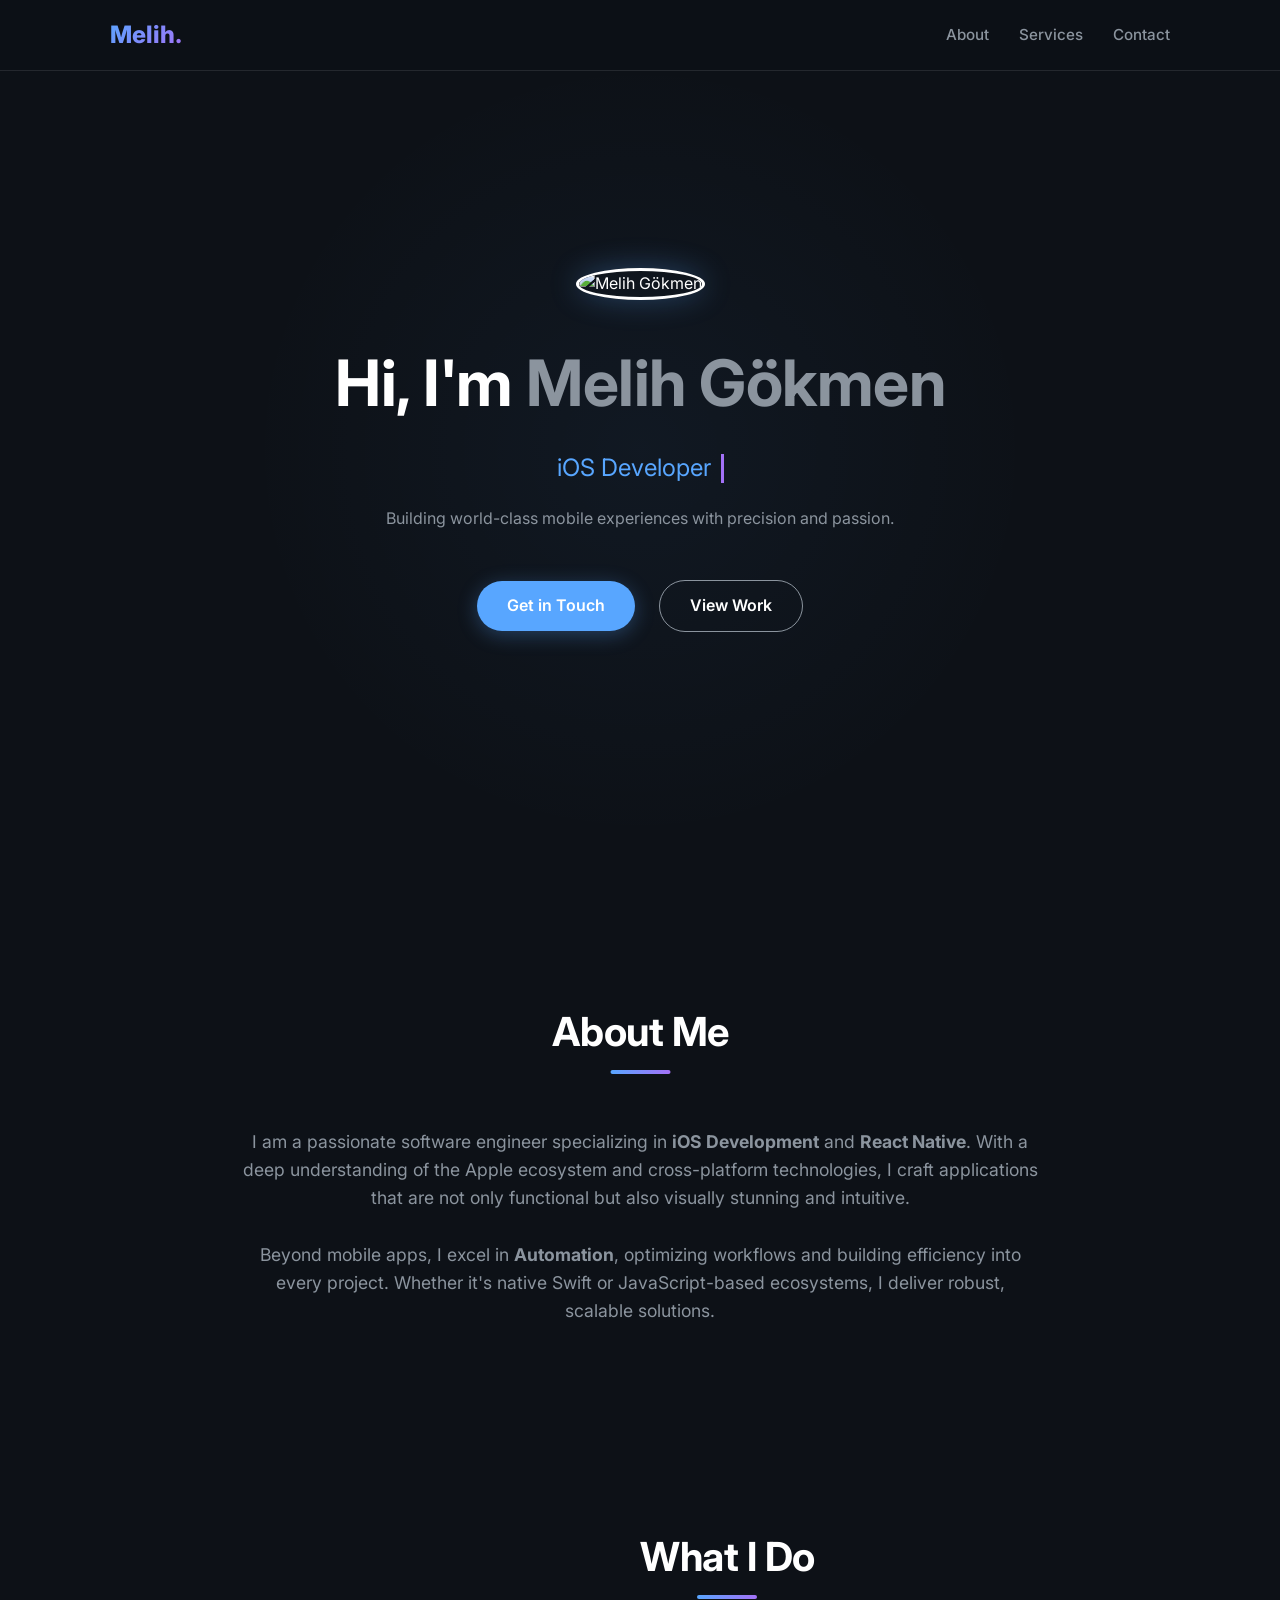
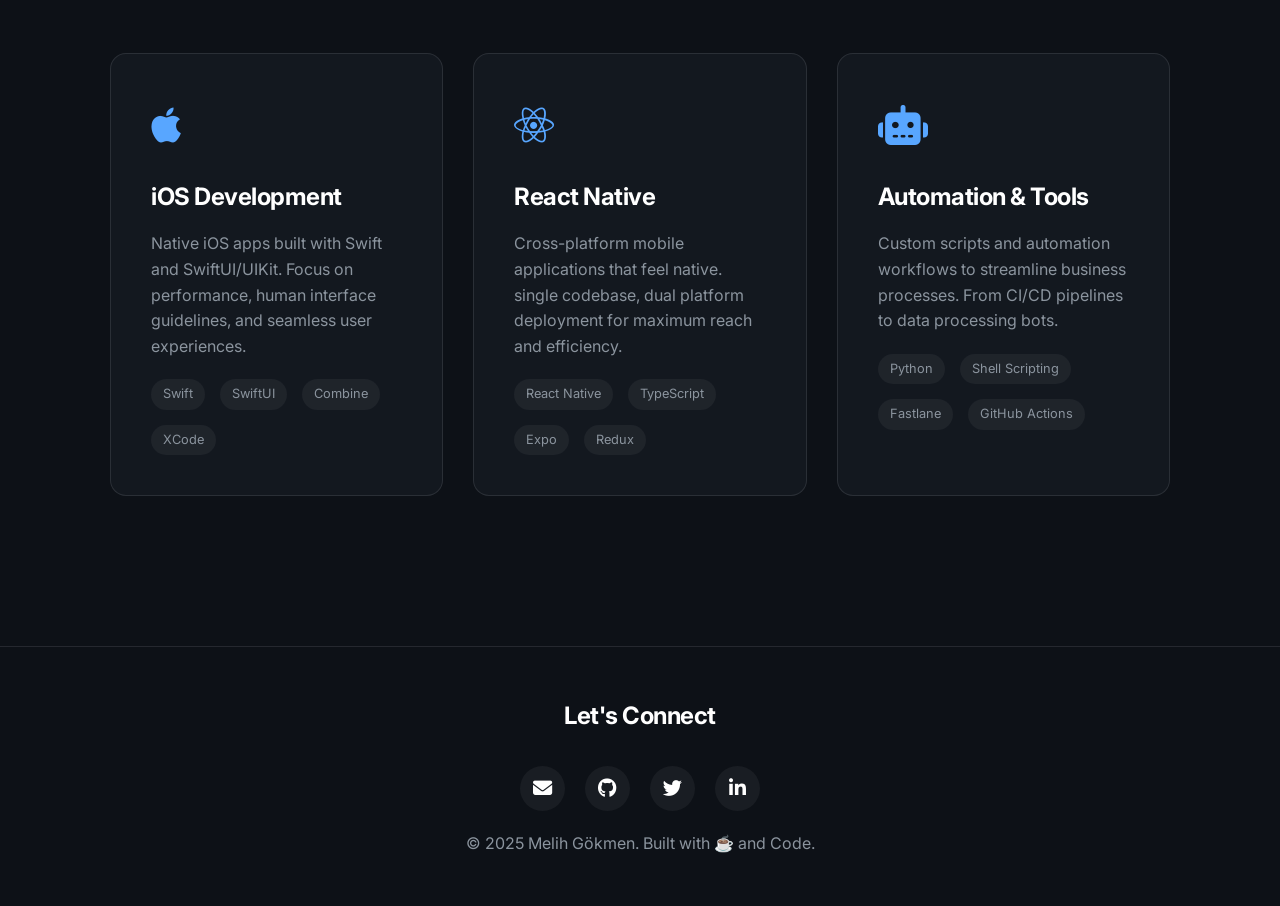
==== index.html @ 02ee7b0b "Redesign portfolio and add CNAME for melihgokmen.com" ====
<!DOCTYPE html>
<html lang="en">

<head>
  <meta charset="UTF-8" />
  <meta name="viewport" content="width=device-width, initial-scale=1.0" />
  <title>Melih Gökmen | iOS & Mobile Architect</title>
  <meta name="description"
    content="Portfolio of Melih Gökmen, an iOS Developer, React Native Expert, and Automation Specialist." />

  <!-- Fonts -->
  <link rel="preconnect" href="https://fonts.googleapis.com">
  <link rel="preconnect" href="https://fonts.gstatic.com" crossorigin>
  <link href="https://fonts.googleapis.com/css2?family=Inter:wght@400;500;700;800&display=swap" rel="stylesheet">

  <!-- Icons -->
  <link rel="stylesheet" href="https://cdnjs.cloudflare.com/ajax/libs/font-awesome/6.4.0/css/all.min.css">

  <!-- Custom CSS -->
  <link rel="stylesheet" href="style.css">
</head>

<body>

  <!-- Navigation -->
  <header>
    <div class="container">
      <nav>
        <a href="#" class="logo">Melih.</a>
        <div class="nav-links">
          <a href="#about">About</a>
          <a href="#services">Services</a>
          <a href="#contact">Contact</a>
        </div>
      </nav>
    </div>
  </header>

  <!-- Hero Section -->
  <section class="hero">
    <div class="container hero-content">
      <img src="https://github.com/melihgkmen.png" alt="Melih Gökmen" class="profile-pic">
      <h1>Hi, I'm <span>Melih Gökmen</span></h1>
      <div class="typewriter">
        <span id="typing-text"></span><span class="cursor"></span>
      </div>
      <p style="max-width: 600px; margin: 20px auto; color: var(--text-secondary);">
        Building world-class mobile experiences with precision and passion.
      </p>
      <div class="cta-buttons">
        <a href="#contact" class="btn btn-primary">Get in Touch</a>
        <a href="#services" class="btn btn-secondary">View Work</a>
      </div>
    </div>
  </section>

  <!-- About Section -->
  <section id="about" class="reveal">
    <div class="container">
      <h2 class="section-title">About Me</h2>
      <div
        style="text-align: center; max-width: 800px; margin: 0 auto; color: var(--text-secondary); font-size: 1.1rem;">
        <p>
          I am a passionate software engineer specializing in <strong>iOS Development</strong> and <strong>React
            Native</strong>.
          With a deep understanding of the Apple ecosystem and cross-platform technologies, I craft applications that
          are not
          only functional but also visually stunning and intuitive.
        </p>
        <br>
        <p>
          Beyond mobile apps, I excel in <strong>Automation</strong>, optimizing workflows and building efficiency into
          every project.
          Whether it's native Swift or JavaScript-based ecosystems, I deliver robust, scalable solutions.
        </p>
      </div>
    </div>
  </section>

  <!-- Services Section -->
  <section id="services">
    <div class="container">
      <h2 class="section-title reveal">What I Do</h2>

      <div class="services-grid">
        <!-- Service 1 -->
        <div class="card reveal">
          <div class="card-icon"><i class="fa-brands fa-apple"></i></div>
          <h3>iOS Development</h3>
          <p>Native iOS apps built with Swift and SwiftUI/UIKit. Focus on performance, human interface guidelines, and
            seamless user experiences.</p>
          <div class="tech-stack">
            <span class="tech-tag">Swift</span>
            <span class="tech-tag">SwiftUI</span>
            <span class="tech-tag">Combine</span>
            <span class="tech-tag">XCode</span>
          </div>
        </div>

        <!-- Service 2 -->
        <div class="card reveal" style="transition-delay: 0.1s;">
          <div class="card-icon"><i class="fa-brands fa-react"></i></div>
          <h3>React Native</h3>
          <p>Cross-platform mobile applications that feel native. single codebase, dual platform deployment for maximum
            reach and efficiency.</p>
          <div class="tech-stack">
            <span class="tech-tag">React Native</span>
            <span class="tech-tag">TypeScript</span>
            <span class="tech-tag">Expo</span>
            <span class="tech-tag">Redux</span>
          </div>
        </div>

        <!-- Service 3 -->
        <div class="card reveal" style="transition-delay: 0.2s;">
          <div class="card-icon"><i class="fa-solid fa-robot"></i></div>
          <h3>Automation & Tools</h3>
          <p>Custom scripts and automation workflows to streamline business processes. From CI/CD pipelines to data
            processing bots.</p>
          <div class="tech-stack">
            <span class="tech-tag">Python</span>
            <span class="tech-tag">Shell Scripting</span>
            <span class="tech-tag">Fastlane</span>
            <span class="tech-tag">GitHub Actions</span>
          </div>
        </div>
      </div>
    </div>
  </section>

  <!-- Footer / Contact -->
  <footer id="contact">
    <div class="container reveal">
      <h2 style="margin-bottom: 30px;">Let's Connect</h2>
      <div class="social-links">
        <a href="mailto:melihgkmen@outlook.com" title="Email"><i class="fa-solid fa-envelope"></i></a>
        <a href="https://github.com/melihgkmenn" target="_blank" title="GitHub"><i class="fa-brands fa-github"></i></a>
        <a href="https://x.com/mlgkmn" target="_blank" title="Twitter"><i class="fa-brands fa-twitter"></i></a>
        <a href="https://www.linkedin.com/in/melih-gokmen-ios/" target="_blank" title="LinkedIn"><i
            class="fa-brands fa-linkedin-in"></i></a>
      </div>
      <p style="color: var(--text-secondary);">&copy; 2025 Melih Gökmen. Built with ☕ and Code.</p>
    </div>
  </footer>

  <!-- Scripts -->
  <script src="script.js"></script>
</body>

</html>
---- style.css ----
:root {
  --bg-color: #0d1117;
  --text-main: #ffffff;
  --text-secondary: #8b949e;
  --accent-primary: #58a6ff;
  --accent-secondary: #a371f7;
  --card-bg: rgba(22, 27, 34, 0.8);
  --glass-border: rgba(240, 246, 252, 0.1);
  --font-main: 'Inter', -apple-system, BlinkMacSystemFont, "Segoe UI", Roboto, sans-serif;
  --transition: all 0.3s cubic-bezier(0.4, 0, 0.2, 1);
}

* {
  margin: 0;
  padding: 0;
  box-sizing: border-box;
}

body {
  background-color: var(--bg-color);
  color: var(--text-main);
  font-family: var(--font-main);
  line-height: 1.6;
  overflow-x: hidden;
  -webkit-font-smoothing: antialiased;
}

/* Scrollbar */
::-webkit-scrollbar {
  width: 8px;
}
::-webkit-scrollbar-track {
  background: var(--bg-color);
}
::-webkit-scrollbar-thumb {
  background: #30363d;
  border-radius: 4px;
}
::-webkit-scrollbar-thumb:hover {
  background: #58a6ff;
}

/* Typography */
h1, h2, h3 {
  font-weight: 700;
  letter-spacing: -0.5px;
}

a {
  color: var(--accent-primary);
  text-decoration: none;
  transition: var(--transition);
}

a:hover {
  color: var(--accent-secondary);
}

/* Layout Container */
.container {
  max-width: 1100px;
  margin: 0 auto;
  padding: 0 20px;
}

/* Header / Nav */
header {
  position: fixed;
  top: 0;
  width: 100%;
  z-index: 1000;
  background: rgba(13, 17, 23, 0.8);
  backdrop-filter: blur(12px);
  border-bottom: 1px solid var(--glass-border);
}

nav {
  display: flex;
  justify-content: space-between;
  align-items: center;
  height: 70px;
}

.logo {
  font-size: 1.5rem;
  font-weight: 800;
  background: linear-gradient(135deg, var(--accent-primary), var(--accent-secondary));
  -webkit-background-clip: text;
  -webkit-text-fill-color: transparent;
}

.nav-links {
  display: flex;
  gap: 30px;
}

.nav-links a {
  color: var(--text-secondary);
  font-size: 0.95rem;
  font-weight: 500;
}

.nav-links a:hover {
  color: var(--text-main);
}

/* Hero Section */
.hero {
  min-height: 100vh;
  display: flex;
  align-items: center;
  justify-content: center;
  text-align: center;
  position: relative;
  background: radial-gradient(circle at 50% 50%, rgba(88, 166, 255, 0.05) 0%, transparent 50%);
}

.hero-content {
  z-index: 2;
  animation: fadeInUp 1s ease-out;
}

.profile-pic {
  width: 150px;
  height: 150px;
  border-radius: 50%;
  border: 3px solid var(--text-main);
  object-fit: cover;
  margin-bottom: 2rem;
  box-shadow: 0 0 30px rgba(88, 166, 255, 0.3);
  animation: pulseProfile 3s infinite ease-in-out;
}

.hero h1 {
  font-size: 4rem;
  margin-bottom: 1rem;
}

.hero h1 span {
  color: var(--text-secondary);
}

.typewriter {
  font-size: 1.5rem;
  color: var(--accent-primary);
  height: 1.5em; /* reserve space */
  display: flex;
  align-items: center;
  justify-content: center;
  gap: 10px;
}
.cursor {
  display: inline-block;
  width: 3px;
  height: 1.2em;
  background-color: var(--accent-secondary);
  animation: blink 1s step-end infinite;
}

.cta-buttons {
  margin-top: 3rem;
}

.btn {
  display: inline-block;
  padding: 12px 30px;
  border-radius: 50px;
  font-weight: 600;
  transition: var(--transition);
  margin: 0 10px;
}

.btn-primary {
  background: var(--accent-primary);
  color: #fff;
  box-shadow: 0 4px 20px rgba(88, 166, 255, 0.3);
}

.btn-primary:hover {
  transform: translateY(-2px);
  box-shadow: 0 8px 25px rgba(88, 166, 255, 0.5);
  background: var(--accent-secondary);
}

.btn-secondary {
  border: 1px solid var(--text-secondary);
  color: var(--text-main);
}

.btn-secondary:hover {
  border-color: var(--text-main);
  background: rgba(255, 255, 255, 0.05);
}

/* Section Common */
section {
  padding: 100px 0;
}

.section-title {
  text-align: center;
  font-size: 2.5rem;
  margin-bottom: 4rem;
  position: relative;
  display: inline-block;
  left: 50%;
  transform: translateX(-50%);
}

.section-title::after {
  content: '';
  position: absolute;
  bottom: -10px;
  left: 50%;
  transform: translateX(-50%);
  width: 60px;
  height: 4px;
  background: linear-gradient(90deg, var(--accent-primary), var(--accent-secondary));
  border-radius: 2px;
}

/* Services */
.services-grid {
  display: grid;
  grid-template-columns: repeat(auto-fit, minmax(300px, 1fr));
  gap: 30px;
}

.card {
  background: var(--card-bg);
  border: 1px solid var(--glass-border);
  border-radius: 16px;
  padding: 40px;
  transition: var(--transition);
  position: relative;
  overflow: hidden;
}

.card:hover {
  transform: translateY(-10px);
  border-color: var(--accent-primary);
  box-shadow: 0 20px 40px rgba(0, 0, 0, 0.3);
}

.card-icon {
  font-size: 2.5rem;
  margin-bottom: 20px;
  color: var(--accent-primary);
}

.card h3 {
  font-size: 1.5rem;
  margin-bottom: 15px;
}

.card p {
  color: var(--text-secondary);
}

/* Tech Stack */
.tech-stack {
  display: flex;
  flex-wrap: wrap;
  gap: 15px;
  margin-top: 20px;
}
.tech-tag {
  font-size: 0.8rem;
  padding: 5px 12px;
  background: rgba(255, 255, 255, 0.05);
  border-radius: 20px;
  color: var(--text-secondary);
}

/* Footer */
footer {
  padding: 50px 0;
  text-align: center;
  border-top: 1px solid var(--glass-border);
  margin-top: 50px;
}

.social-links {
  display: flex;
  justify-content: center;
  gap: 20px;
  margin-bottom: 20px;
}

.social-links a {
  width: 45px;
  height: 45px;
  border-radius: 50%;
  background: rgba(255, 255, 255, 0.05);
  display: flex;
  align-items: center;
  justify-content: center;
  transition: var(--transition);
  color: var(--text-main);
  font-size: 1.2rem;
}

.social-links a:hover {
  background: var(--accent-primary);
  color: #fff;
  transform: translateY(-5px);
}

/* Animations Keyframes */
@keyframes fadeInUp {
  from { opacity: 0; transform: translateY(30px); }
  to { opacity: 1; transform: translateY(0); }
}

@keyframes blink {
  0%, 100% { opacity: 1; }
  50% { opacity: 0; }
}

@keyframes pulseProfile {
  0% { box-shadow: 0 0 30px rgba(88, 166, 255, 0.3); }
  50% { box-shadow: 0 0 50px rgba(163, 113, 247, 0.5); }
  100% { box-shadow: 0 0 30px rgba(88, 166, 255, 0.3); }
}

/* Scroll reveal utility class */
.reveal {
  opacity: 0;
  transform: translateY(30px);
  transition: all 0.8s ease-out;
}
.reveal.active {
  opacity: 1;
  transform: translateY(0);
}

/* Responsive */
@media (max-width: 768px) {
  .hero h1 { font-size: 2.5rem; }
  .typewriter { font-size: 1.2rem; }
  .nav-links { display: none; }
}
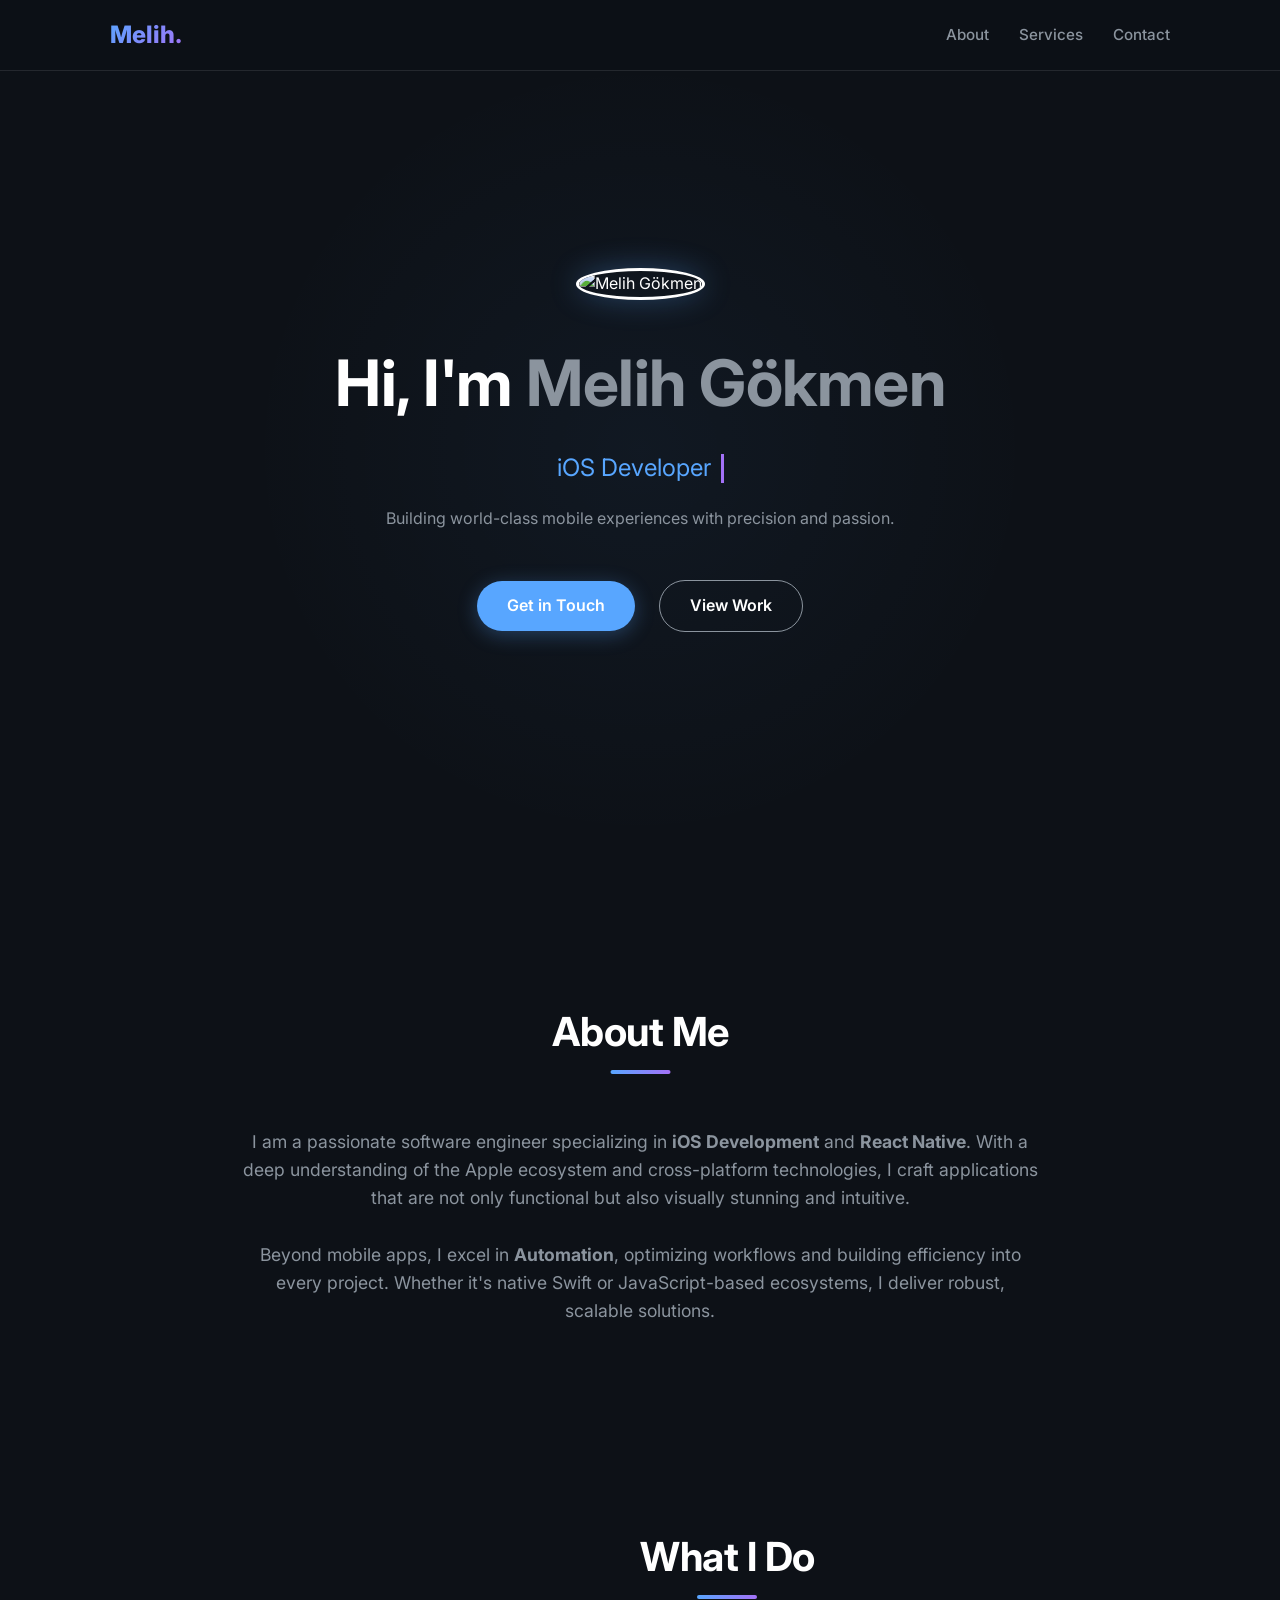
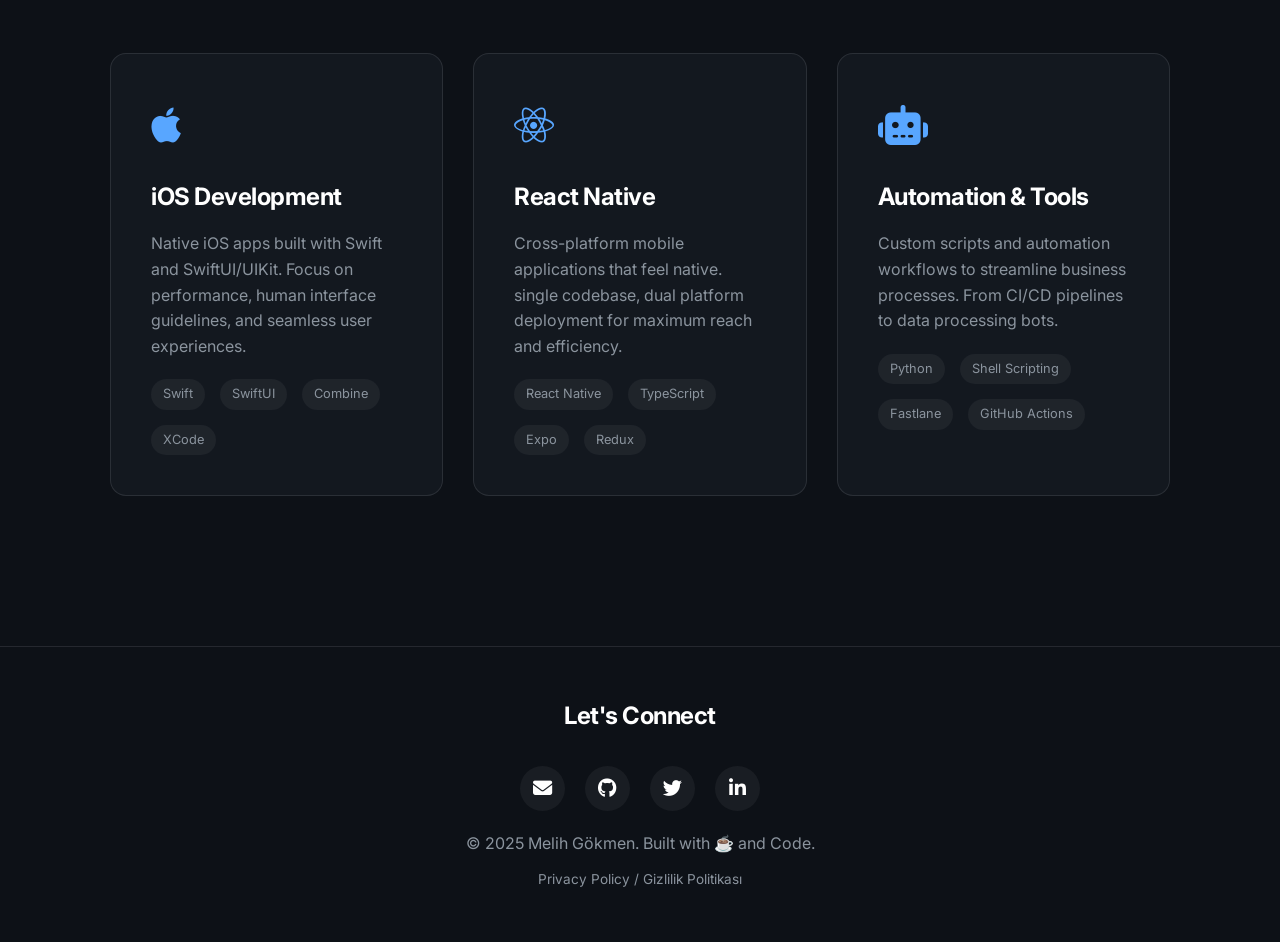
==== commit d075b2b4: ".." ====
--- a/index.html
+++ b/index.html
@@ -140,6 +140,8 @@
             class="fa-brands fa-linkedin-in"></i></a>
       </div>
       <p style="color: var(--text-secondary);">&copy; 2025 Melih Gökmen. Built with ☕ and Code.</p>
+      <p style="margin-top: 10px;"><a href="privacy-policy/"
+          style="font-size: 0.85rem; color: var(--text-secondary);">Privacy Policy / Gizlilik Politikası</a></p>
     </div>
   </footer>
 
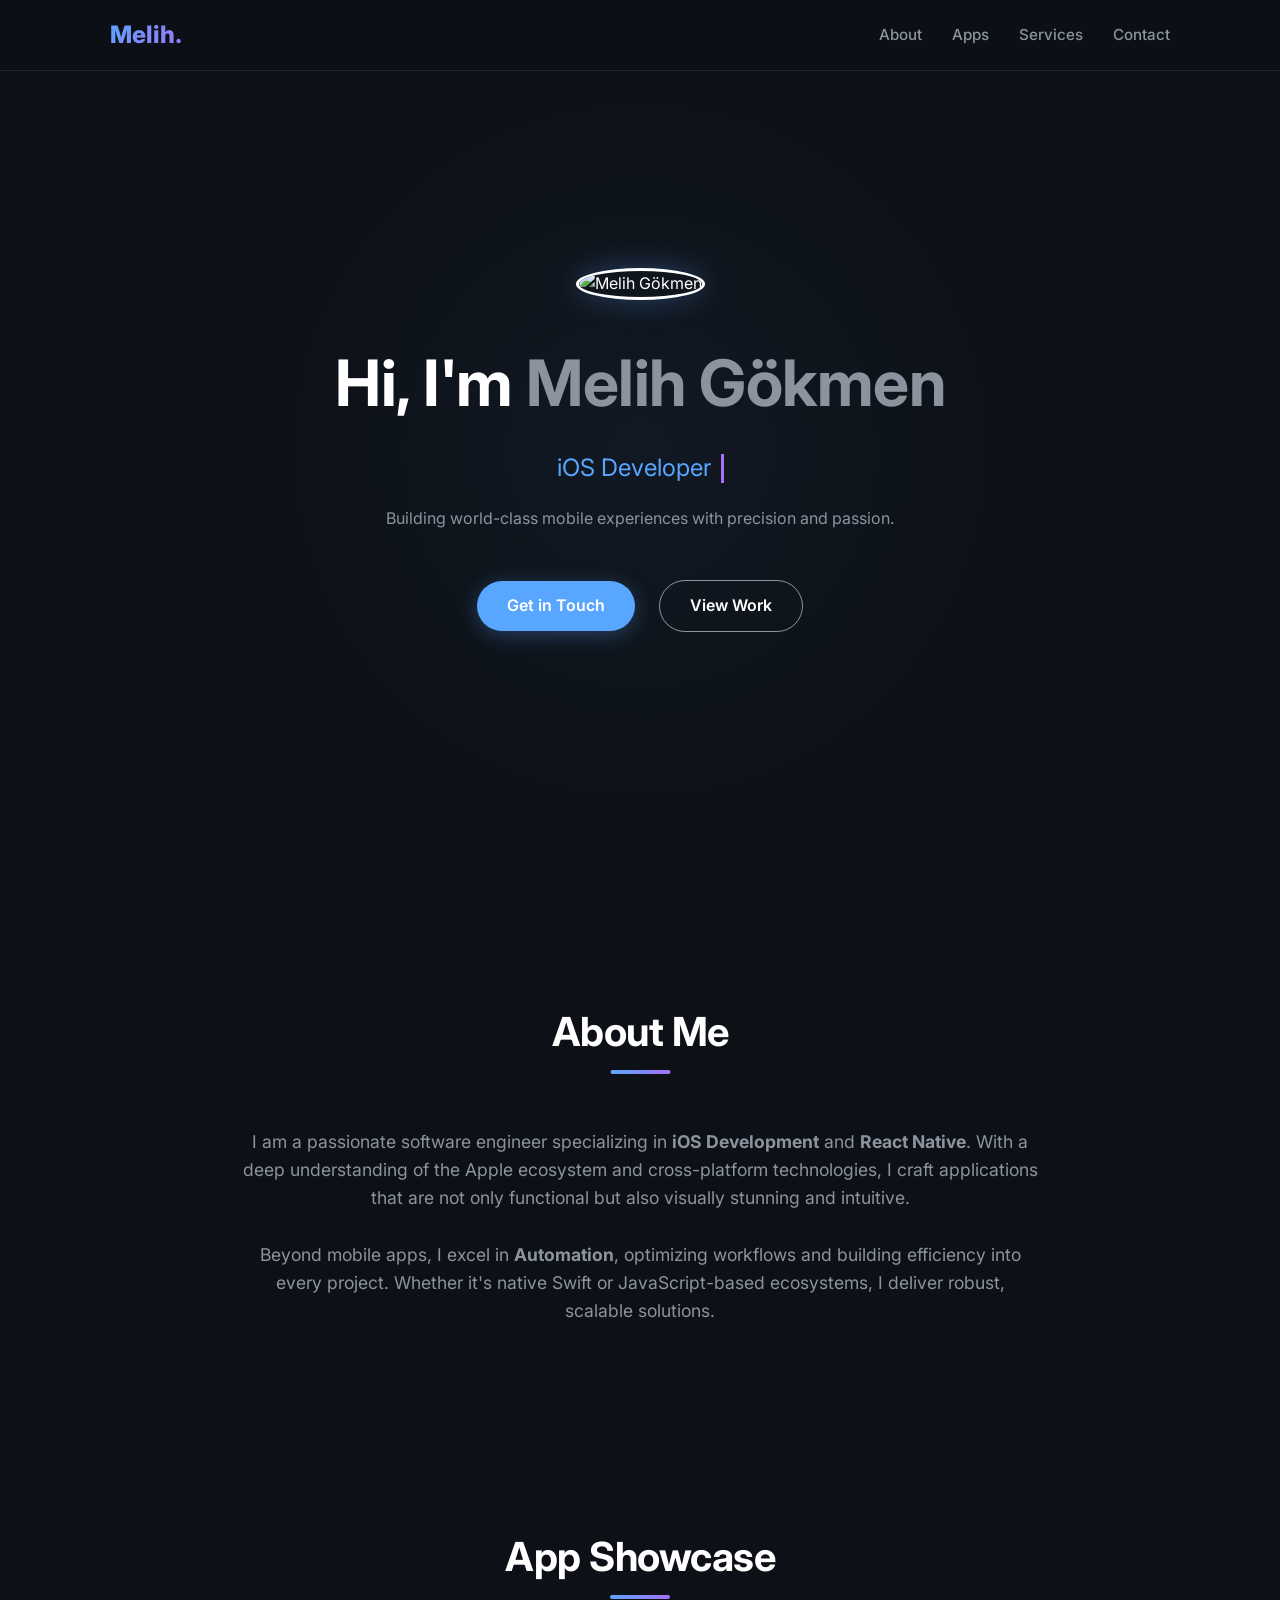
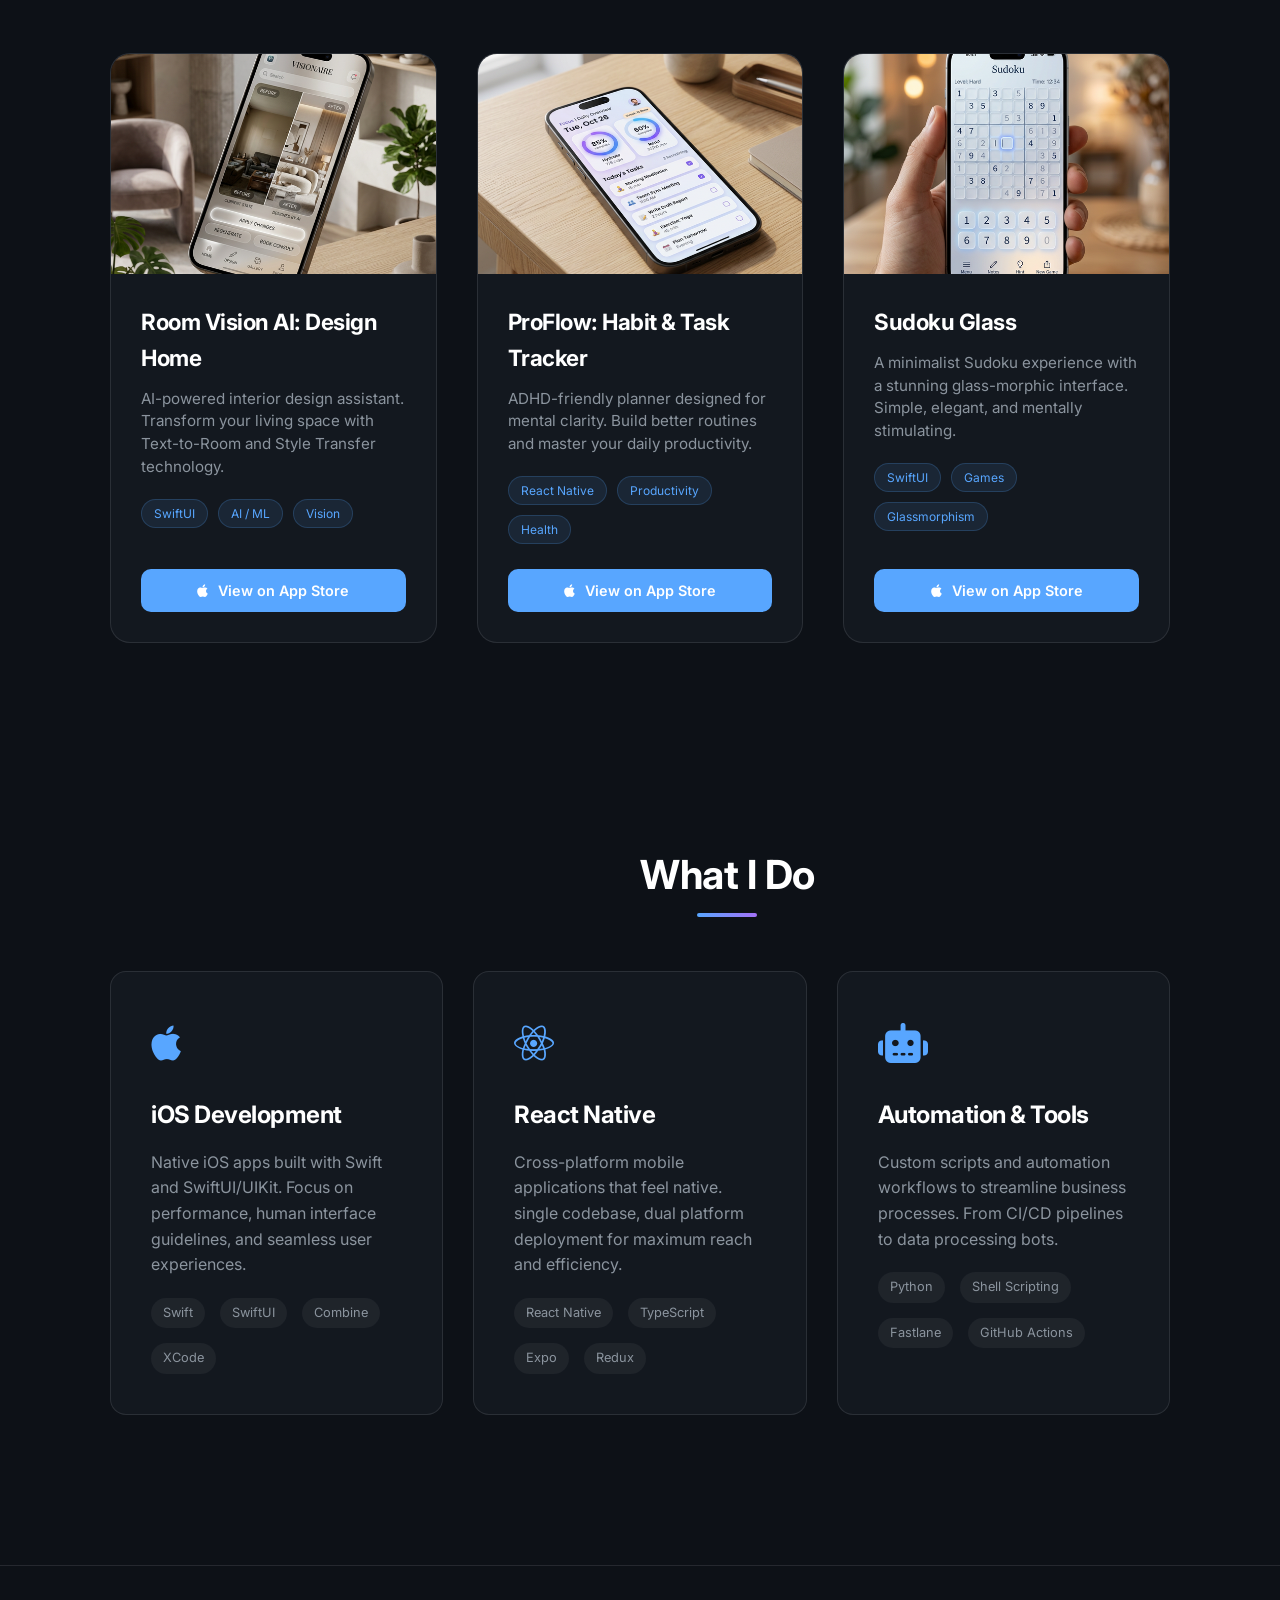
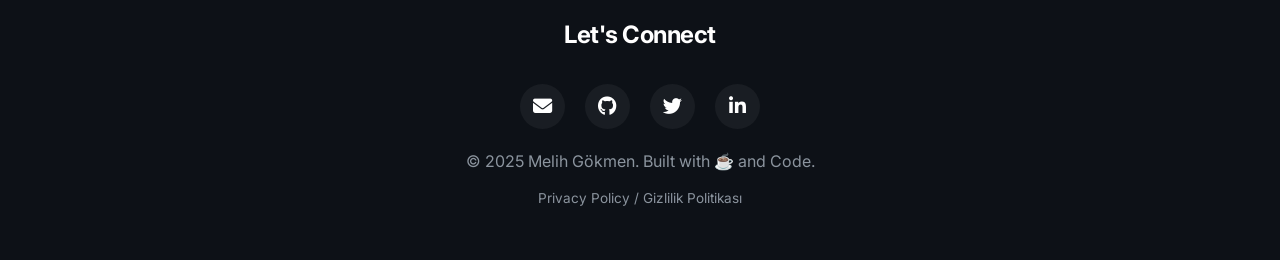
==== commit 698694db: ".." ====
--- a/index.html
+++ b/index.html
@@ -29,6 +29,7 @@
         <a href="#" class="logo">Melih.</a>
         <div class="nav-links">
           <a href="#about">About</a>
+          <a href="#apps">Apps</a>
           <a href="#services">Services</a>
           <a href="#contact">Contact</a>
         </div>
@@ -77,6 +78,71 @@
     </div>
   </section>
 
+  <!-- Apps Showcase Section -->
+  <section id="apps" class="reveal">
+    <div class="container">
+      <h2 class="section-title">App Showcase</h2>
+      <div class="apps-grid">
+        <!-- App 1: Room Vision AI -->
+        <div class="app-card reveal">
+          <div class="app-image">
+            <img src="assets/img/room-vision.png" alt="Room Vision AI">
+          </div>
+          <div class="app-info">
+            <h3>Room Vision AI: Design Home</h3>
+            <p>AI-powered interior design assistant. Transform your living space with Text-to-Room and Style Transfer technology.</p>
+            <div class="app-tags">
+              <span>SwiftUI</span>
+              <span>AI / ML</span>
+              <span>Vision</span>
+            </div>
+            <a href="https://apps.apple.com/tr/app/room-vision-ai-design-home/id6757767066" target="_blank" class="btn-app">
+              <i class="fa-brands fa-apple"></i> View on App Store
+            </a>
+          </div>
+        </div>
+
+        <!-- App 2: ProFlow -->
+        <div class="app-card reveal" style="transition-delay: 0.1s;">
+          <div class="app-image">
+            <img src="assets/img/proflow.png" alt="ProFlow Habit Tracker">
+          </div>
+          <div class="app-info">
+            <h3>ProFlow: Habit & Task Tracker</h3>
+            <p>ADHD-friendly planner designed for mental clarity. Build better routines and master your daily productivity.</p>
+            <div class="app-tags">
+              <span>React Native</span>
+              <span>Productivity</span>
+              <span>Health</span>
+            </div>
+            <a href="https://apps.apple.com/tr/app/proflow-habit-task-tracker/id6499059178" target="_blank" class="btn-app">
+              <i class="fa-brands fa-apple"></i> View on App Store
+            </a>
+          </div>
+        </div>
+
+        <!-- App 3: Sudoku Glass -->
+        <div class="app-card reveal" style="transition-delay: 0.2s;">
+          <div class="app-image">
+            <img src="assets/img/sudoku-glass.png" alt="Sudoku Glass">
+          </div>
+          <div class="app-info">
+            <h3>Sudoku Glass</h3>
+            <p>A minimalist Sudoku experience with a stunning glass-morphic interface. Simple, elegant, and mentally stimulating.</p>
+            <div class="app-tags">
+              <span>SwiftUI</span>
+              <span>Games</span>
+              <span>Glassmorphism</span>
+            </div>
+            <a href="https://apps.apple.com/tr/app/sudoku-glass/id6754257127" target="_blank" class="btn-app">
+              <i class="fa-brands fa-apple"></i> View on App Store
+            </a>
+          </div>
+        </div>
+      </div>
+    </div>
+  </section>
+
   <!-- Services Section -->
   <section id="services">
     <div class="container">
--- a/style.css
+++ b/style.css
@@ -29,19 +29,24 @@
 ::-webkit-scrollbar {
   width: 8px;
 }
+
 ::-webkit-scrollbar-track {
   background: var(--bg-color);
 }
+
 ::-webkit-scrollbar-thumb {
   background: #30363d;
   border-radius: 4px;
 }
+
 ::-webkit-scrollbar-thumb:hover {
   background: #58a6ff;
 }
 
 /* Typography */
-h1, h2, h3 {
+h1,
+h2,
+h3 {
   font-weight: 700;
   letter-spacing: -0.5px;
 }
@@ -86,6 +91,7 @@
   font-weight: 800;
   background: linear-gradient(135deg, var(--accent-primary), var(--accent-secondary));
   -webkit-background-clip: text;
+  background-clip: text;
   -webkit-text-fill-color: transparent;
 }
 
@@ -143,12 +149,14 @@
 .typewriter {
   font-size: 1.5rem;
   color: var(--accent-primary);
-  height: 1.5em; /* reserve space */
+  height: 1.5em;
+  /* reserve space */
   display: flex;
   align-items: center;
   justify-content: center;
   gap: 10px;
 }
+
 .cursor {
   display: inline-block;
   width: 3px;
@@ -219,6 +227,103 @@
   border-radius: 2px;
 }
 
+/* Apps Showcase */
+.apps-grid {
+  display: grid;
+  grid-template-columns: repeat(auto-fit, minmax(320px, 1fr));
+  gap: 40px;
+}
+
+.app-card {
+  background: var(--card-bg);
+  border: 1px solid var(--glass-border);
+  border-radius: 20px;
+  overflow: hidden;
+  transition: var(--transition);
+  display: flex;
+  flex-direction: column;
+}
+
+.app-card:hover {
+  transform: translateY(-10px);
+  border-color: var(--accent-primary);
+  box-shadow: 0 20px 40px rgba(0, 0, 0, 0.4);
+}
+
+.app-image {
+  width: 100%;
+  height: 220px;
+  overflow: hidden;
+}
+
+.app-image img {
+  width: 100%;
+  height: 100%;
+  object-fit: cover;
+  transition: var(--transition);
+}
+
+.app-card:hover .app-image img {
+  transform: scale(1.05);
+}
+
+.app-info {
+  padding: 30px;
+  flex-grow: 1;
+  display: flex;
+  flex-direction: column;
+}
+
+.app-info h3 {
+  font-size: 1.4rem;
+  margin-bottom: 12px;
+  color: var(--text-main);
+}
+
+.app-info p {
+  color: var(--text-secondary);
+  font-size: 0.95rem;
+  margin-bottom: 20px;
+  line-height: 1.5;
+}
+
+.app-tags {
+  display: flex;
+  flex-wrap: wrap;
+  gap: 10px;
+  margin-bottom: 25px;
+}
+
+.app-tags span {
+  font-size: 0.75rem;
+  padding: 4px 12px;
+  background: rgba(88, 166, 255, 0.1);
+  color: var(--accent-primary);
+  border-radius: 50px;
+  border: 1px solid rgba(88, 166, 255, 0.2);
+}
+
+.btn-app {
+  margin-top: auto;
+  display: inline-flex;
+  align-items: center;
+  justify-content: center;
+  gap: 10px;
+  padding: 10px 20px;
+  background: var(--accent-primary);
+  color: #fff;
+  border-radius: 10px;
+  font-weight: 600;
+  font-size: 0.9rem;
+  transition: var(--transition);
+}
+
+.btn-app:hover {
+  background: var(--accent-secondary);
+  color: #fff;
+  transform: scale(1.02);
+}
+
 /* Services */
 .services-grid {
   display: grid;
@@ -264,6 +369,7 @@
   gap: 15px;
   margin-top: 20px;
 }
+
 .tech-tag {
   font-size: 0.8rem;
   padding: 5px 12px;
@@ -308,19 +414,41 @@
 
 /* Animations Keyframes */
 @keyframes fadeInUp {
-  from { opacity: 0; transform: translateY(30px); }
-  to { opacity: 1; transform: translateY(0); }
+  from {
+    opacity: 0;
+    transform: translateY(30px);
+  }
+
+  to {
+    opacity: 1;
+    transform: translateY(0);
+  }
 }
 
 @keyframes blink {
-  0%, 100% { opacity: 1; }
-  50% { opacity: 0; }
+
+  0%,
+  100% {
+    opacity: 1;
+  }
+
+  50% {
+    opacity: 0;
+  }
 }
 
 @keyframes pulseProfile {
-  0% { box-shadow: 0 0 30px rgba(88, 166, 255, 0.3); }
-  50% { box-shadow: 0 0 50px rgba(163, 113, 247, 0.5); }
-  100% { box-shadow: 0 0 30px rgba(88, 166, 255, 0.3); }
+  0% {
+    box-shadow: 0 0 30px rgba(88, 166, 255, 0.3);
+  }
+
+  50% {
+    box-shadow: 0 0 50px rgba(163, 113, 247, 0.5);
+  }
+
+  100% {
+    box-shadow: 0 0 30px rgba(88, 166, 255, 0.3);
+  }
 }
 
 /* Scroll reveal utility class */
@@ -329,6 +457,7 @@
   transform: translateY(30px);
   transition: all 0.8s ease-out;
 }
+
 .reveal.active {
   opacity: 1;
   transform: translateY(0);
@@ -336,7 +465,15 @@
 
 /* Responsive */
 @media (max-width: 768px) {
-  .hero h1 { font-size: 2.5rem; }
-  .typewriter { font-size: 1.2rem; }
-  .nav-links { display: none; }
-}
+  .hero h1 {
+    font-size: 2.5rem;
+  }
+
+  .typewriter {
+    font-size: 1.2rem;
+  }
+
+  .nav-links {
+    display: none;
+  }
+}
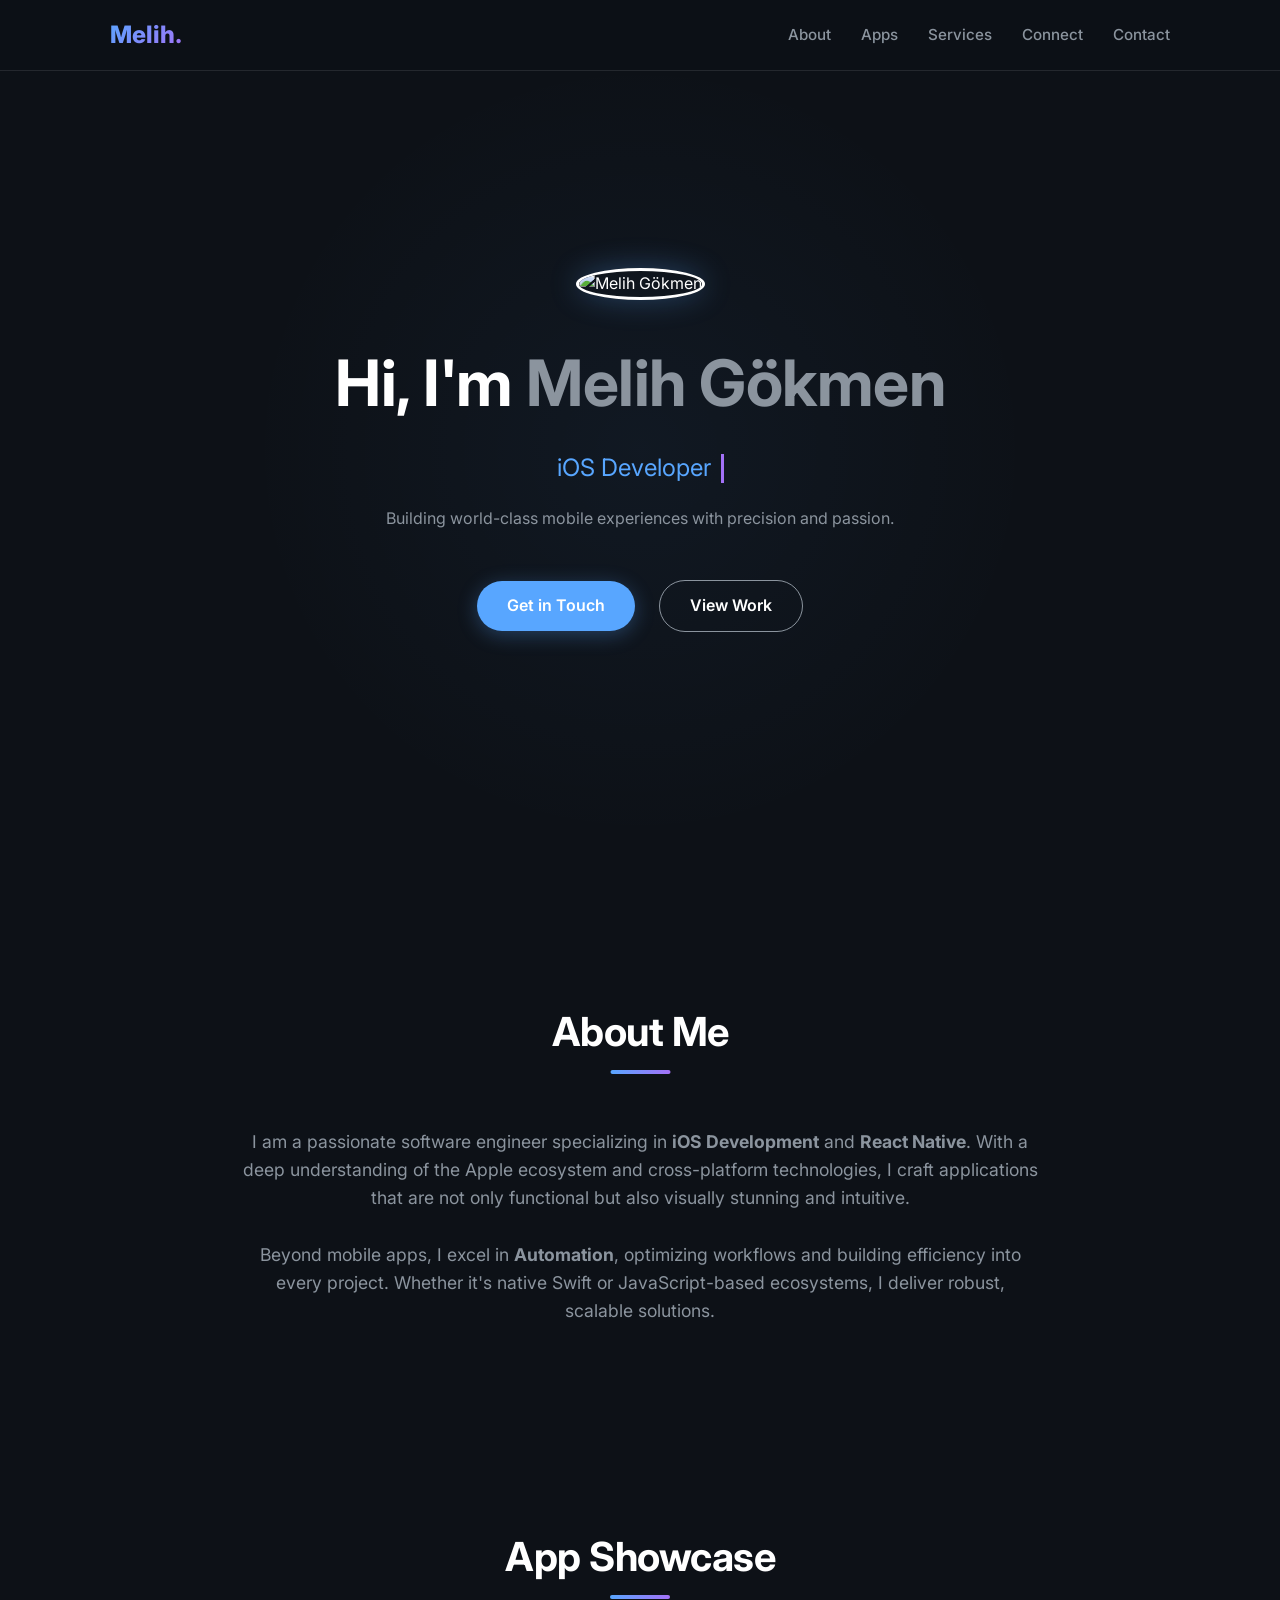
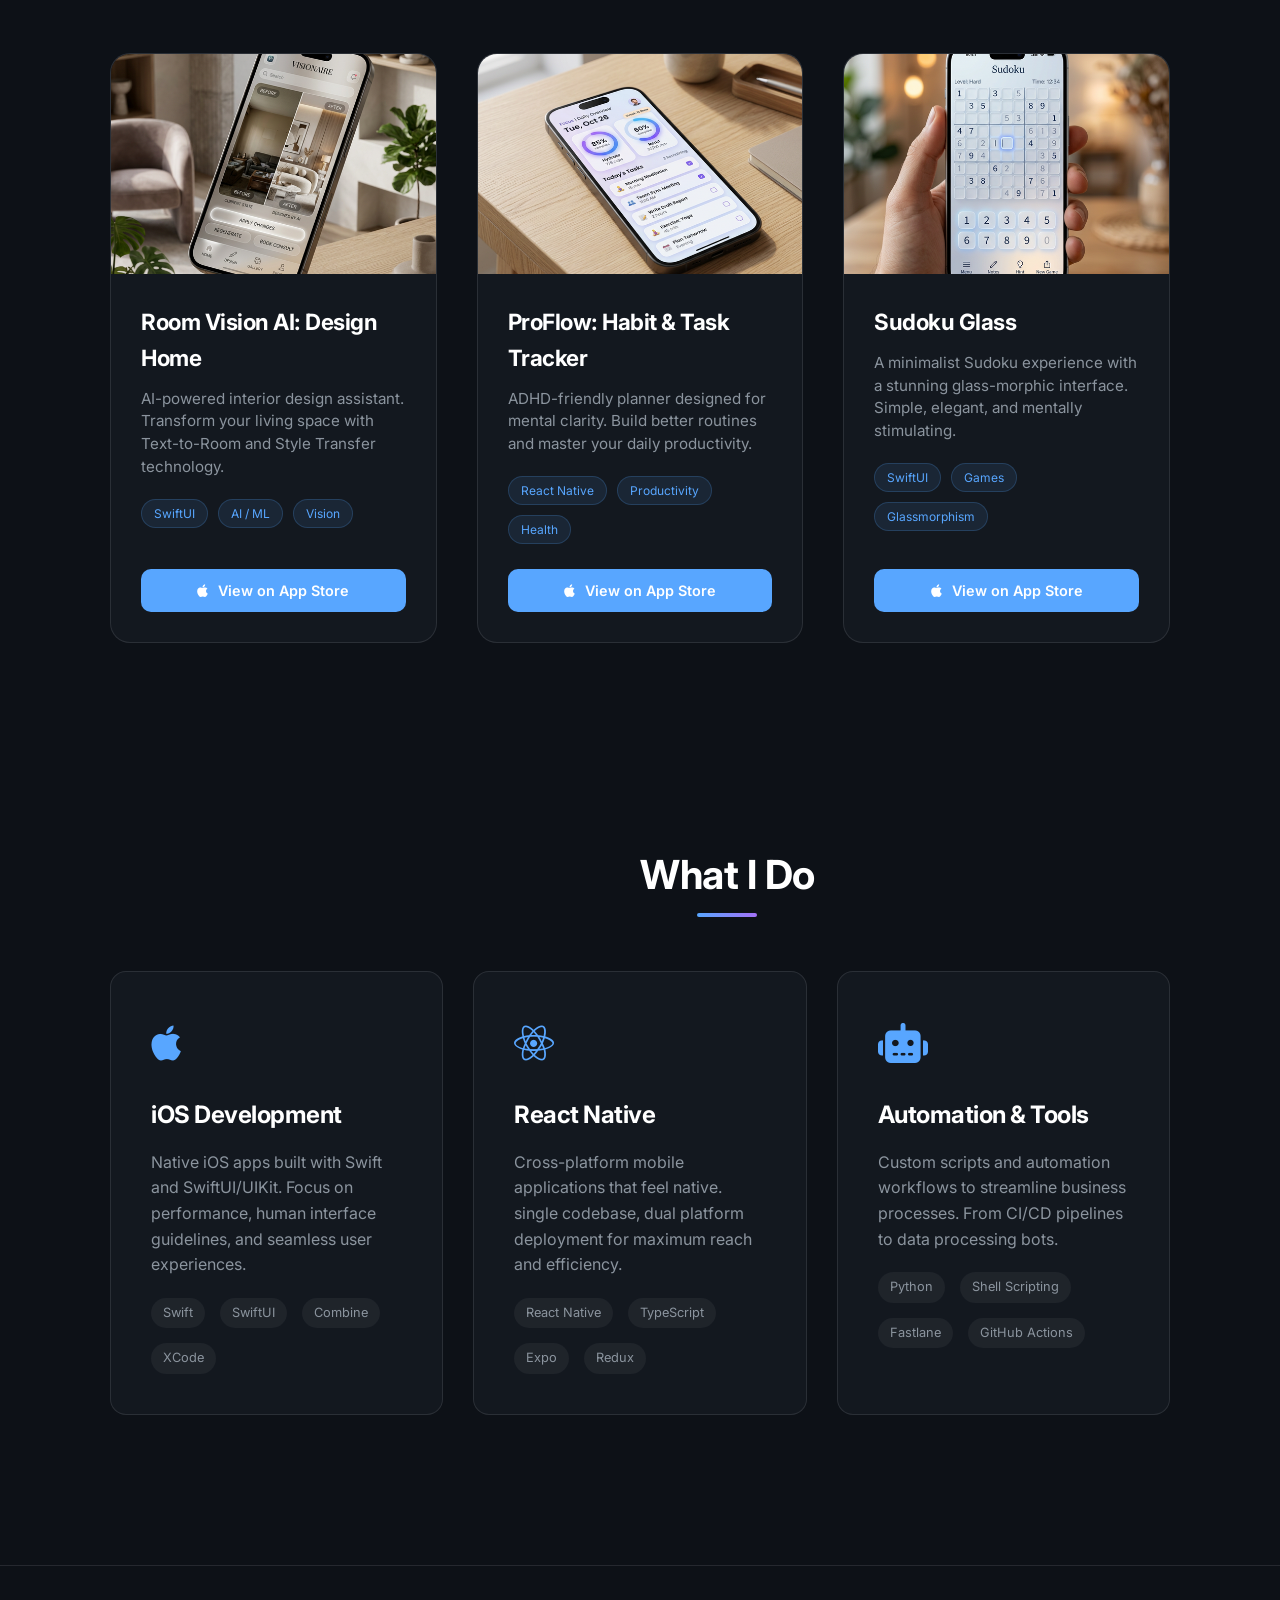
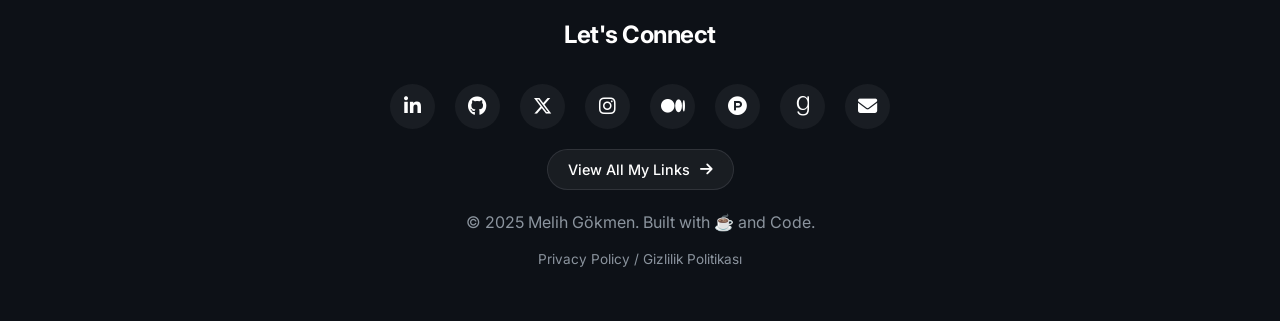
==== commit 5024c52a: "feat: Introduce a dedicated links page and enhance the main site's 'Connect' section with more socia" ====
--- a/index.html
+++ b/index.html
@@ -31,6 +31,7 @@
           <a href="#about">About</a>
           <a href="#apps">Apps</a>
           <a href="#services">Services</a>
+          <a href="links/">Connect</a>
           <a href="#contact">Contact</a>
         </div>
       </nav>
@@ -90,13 +91,15 @@
           </div>
           <div class="app-info">
             <h3>Room Vision AI: Design Home</h3>
-            <p>AI-powered interior design assistant. Transform your living space with Text-to-Room and Style Transfer technology.</p>
+            <p>AI-powered interior design assistant. Transform your living space with Text-to-Room and Style Transfer
+              technology.</p>
             <div class="app-tags">
               <span>SwiftUI</span>
               <span>AI / ML</span>
               <span>Vision</span>
             </div>
-            <a href="https://apps.apple.com/tr/app/room-vision-ai-design-home/id6757767066" target="_blank" class="btn-app">
+            <a href="https://apps.apple.com/tr/app/room-vision-ai-design-home/id6757767066" target="_blank"
+              class="btn-app">
               <i class="fa-brands fa-apple"></i> View on App Store
             </a>
           </div>
@@ -109,13 +112,15 @@
           </div>
           <div class="app-info">
             <h3>ProFlow: Habit & Task Tracker</h3>
-            <p>ADHD-friendly planner designed for mental clarity. Build better routines and master your daily productivity.</p>
+            <p>ADHD-friendly planner designed for mental clarity. Build better routines and master your daily
+              productivity.</p>
             <div class="app-tags">
               <span>React Native</span>
               <span>Productivity</span>
               <span>Health</span>
             </div>
-            <a href="https://apps.apple.com/tr/app/proflow-habit-task-tracker/id6499059178" target="_blank" class="btn-app">
+            <a href="https://apps.apple.com/tr/app/proflow-habit-task-tracker/id6499059178" target="_blank"
+              class="btn-app">
               <i class="fa-brands fa-apple"></i> View on App Store
             </a>
           </div>
@@ -128,7 +133,8 @@
           </div>
           <div class="app-info">
             <h3>Sudoku Glass</h3>
-            <p>A minimalist Sudoku experience with a stunning glass-morphic interface. Simple, elegant, and mentally stimulating.</p>
+            <p>A minimalist Sudoku experience with a stunning glass-morphic interface. Simple, elegant, and mentally
+              stimulating.</p>
             <div class="app-tags">
               <span>SwiftUI</span>
               <span>Games</span>
@@ -199,12 +205,22 @@
     <div class="container reveal">
       <h2 style="margin-bottom: 30px;">Let's Connect</h2>
       <div class="social-links">
-        <a href="mailto:melihgkmen@outlook.com" title="Email"><i class="fa-solid fa-envelope"></i></a>
-        <a href="https://github.com/melihgkmenn" target="_blank" title="GitHub"><i class="fa-brands fa-github"></i></a>
-        <a href="https://x.com/mlgkmn" target="_blank" title="Twitter"><i class="fa-brands fa-twitter"></i></a>
         <a href="https://www.linkedin.com/in/melih-gokmen-ios/" target="_blank" title="LinkedIn"><i
             class="fa-brands fa-linkedin-in"></i></a>
-      </div>
+        <a href="https://github.com/melihgkmenn" target="_blank" title="GitHub"><i class="fa-brands fa-github"></i></a>
+        <a href="https://x.com/mlgkmn" target="_blank" title="Twitter"><i class="fa-brands fa-x-twitter"></i></a>
+        <a href="https://www.instagram.com/mlgkmen" target="_blank" title="Instagram"><i
+            class="fa-brands fa-instagram"></i></a>
+        <a href="https://medium.com/@melih.xcodeproj" target="_blank" title="Medium"><i
+            class="fa-brands fa-medium"></i></a>
+        <a href="https://www.producthunt.com/@mlgkmn" target="_blank" title="Product Hunt"><i
+            class="fa-brands fa-product-hunt"></i></a>
+        <a href="https://www.goodreads.com/user/show/86313455-melih-g" target="_blank" title="Goodreads"><i
+            class="fa-brands fa-goodreads-g"></i></a>
+        <a href="mailto:melihgkmen@outlook.com" title="Email"><i class="fa-solid fa-envelope"></i></a>
+      </div>
+      <p style="margin-bottom: 20px;"><a href="links/" class="btn-links">View All My Links <i
+            class="fa-solid fa-arrow-right"></i></a></p>
       <p style="color: var(--text-secondary);">&copy; 2025 Melih Gökmen. Built with ☕ and Code.</p>
       <p style="margin-top: 10px;"><a href="privacy-policy/"
           style="font-size: 0.85rem; color: var(--text-secondary);">Privacy Policy / Gizlilik Politikası</a></p>
--- a/style.css
+++ b/style.css
@@ -412,6 +412,27 @@
   transform: translateY(-5px);
 }
 
+.btn-links {
+  display: inline-flex;
+  align-items: center;
+  gap: 10px;
+  padding: 8px 20px;
+  background: rgba(255, 255, 255, 0.05);
+  border: 1px solid var(--glass-border);
+  border-radius: 50px;
+  color: var(--text-main);
+  font-size: 0.9rem;
+  font-weight: 500;
+  transition: var(--transition);
+}
+
+.btn-links:hover {
+  background: var(--accent-primary);
+  color: #fff;
+  border-color: var(--accent-primary);
+  transform: scale(1.05);
+}
+
 /* Animations Keyframes */
 @keyframes fadeInUp {
   from {
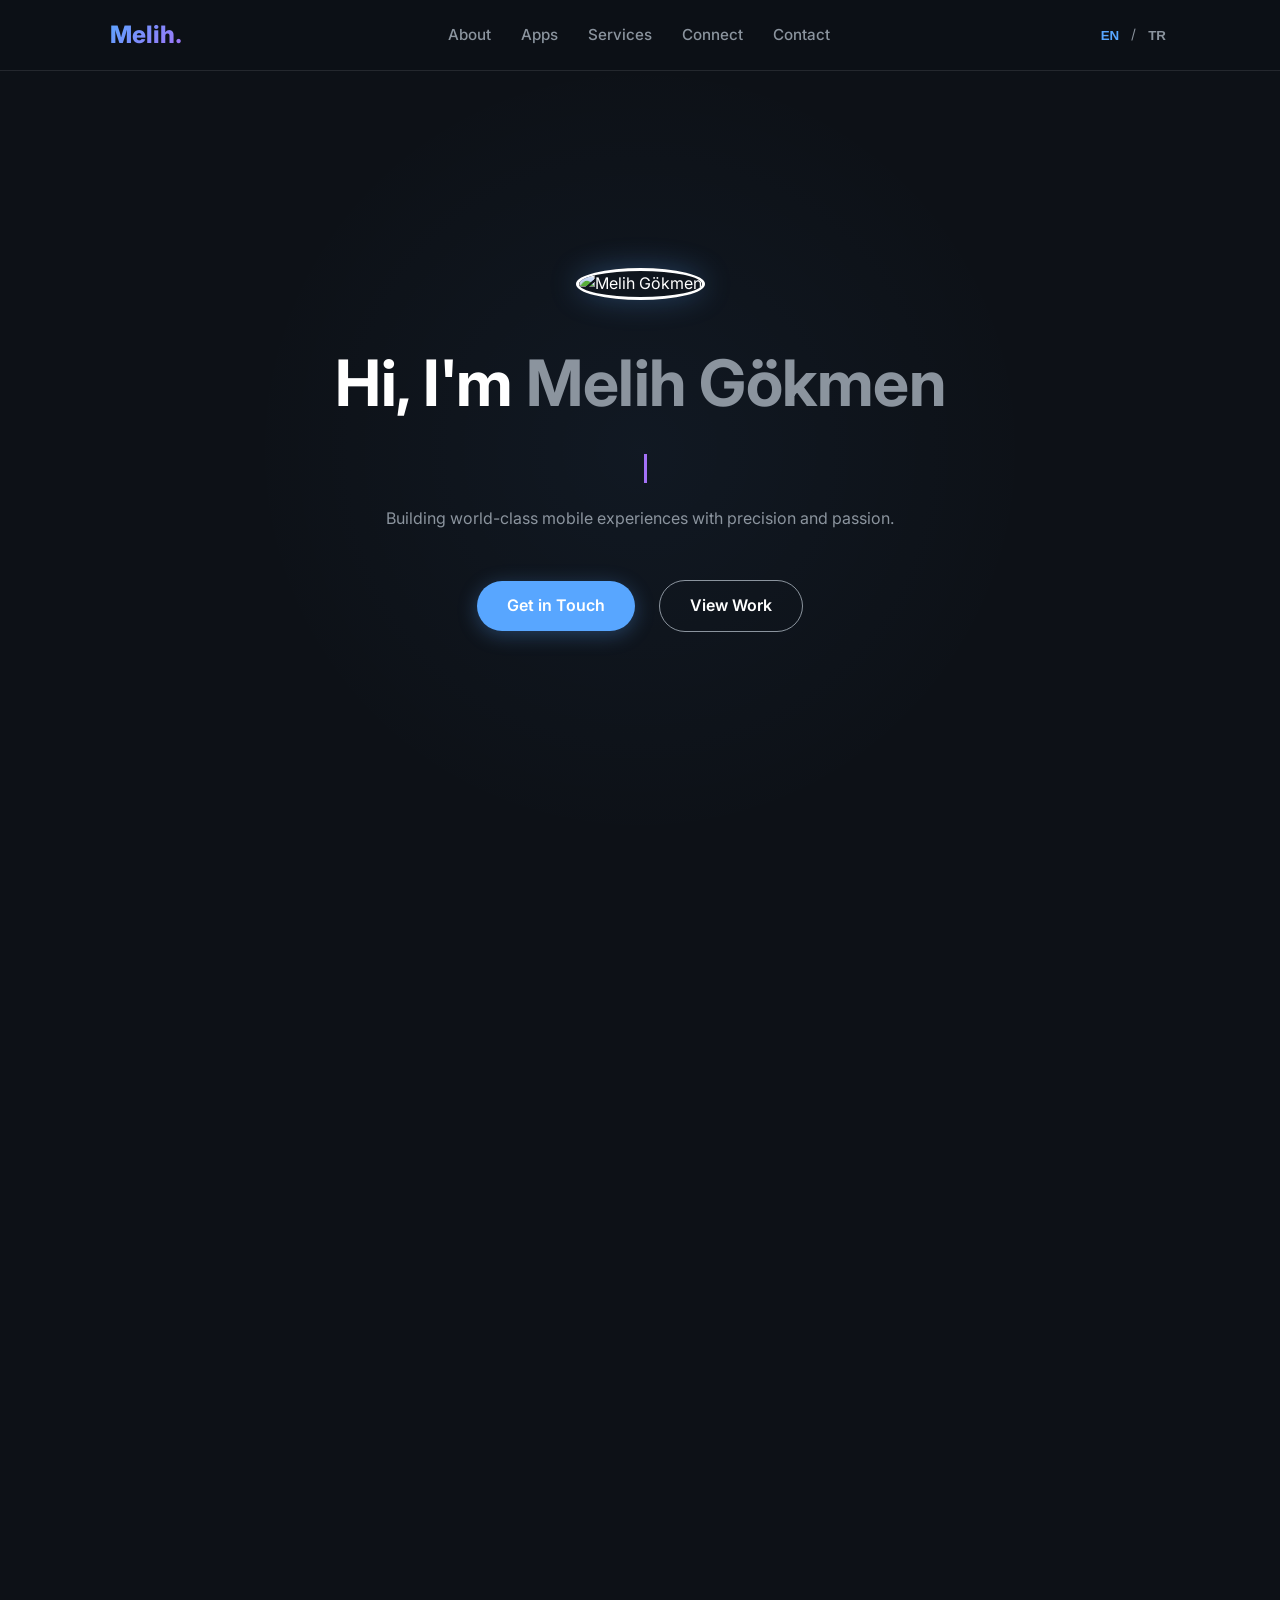
==== commit 32024964: ".." ====
--- a/index.html
+++ b/index.html
@@ -16,23 +16,32 @@
   <!-- Icons -->
   <link rel="stylesheet" href="https://cdnjs.cloudflare.com/ajax/libs/font-awesome/6.4.0/css/all.min.css">
 
+  <!-- i18next for translations -->
+  <script src="https://unpkg.com/i18next@23.5.1/dist/umd/i18next.min.js"></script>
+  <script
+    src="https://unpkg.com/i18next-browser-languagedetector@7.1.0/dist/umd/i18nextBrowserLanguageDetector.min.js"></script>
+
   <!-- Custom CSS -->
   <link rel="stylesheet" href="style.css">
 </head>
 
 <body>
 
-  <!-- Navigation -->
   <header>
     <div class="container">
       <nav>
         <a href="#" class="logo">Melih.</a>
         <div class="nav-links">
-          <a href="#about">About</a>
-          <a href="#apps">Apps</a>
-          <a href="#services">Services</a>
-          <a href="links/">Connect</a>
-          <a href="#contact">Contact</a>
+          <a href="#about" data-i18n="nav.about">About</a>
+          <a href="#apps" data-i18n="nav.apps">Apps</a>
+          <a href="#services" data-i18n="nav.services">Services</a>
+          <a href="links/" data-i18n="nav.connect">Connect</a>
+          <a href="#contact" data-i18n="nav.contact">Contact</a>
+        </div>
+        <div class="lang-switcher">
+          <button id="lang-en" class="lang-btn active">EN</button>
+          <span>/</span>
+          <button id="lang-tr" class="lang-btn">TR</button>
         </div>
       </nav>
     </div>
@@ -42,16 +51,16 @@
   <section class="hero">
     <div class="container hero-content">
       <img src="https://github.com/melihgkmen.png" alt="Melih Gökmen" class="profile-pic">
-      <h1>Hi, I'm <span>Melih Gökmen</span></h1>
+      <h1 data-i18n="hero.greeting">Hi, I'm <span>Melih Gökmen</span></h1>
       <div class="typewriter">
         <span id="typing-text"></span><span class="cursor"></span>
       </div>
-      <p style="max-width: 600px; margin: 20px auto; color: var(--text-secondary);">
+      <p style="max-width: 600px; margin: 20px auto; color: var(--text-secondary);" data-i18n="hero.subheadline">
         Building world-class mobile experiences with precision and passion.
       </p>
       <div class="cta-buttons">
-        <a href="#contact" class="btn btn-primary">Get in Touch</a>
-        <a href="#services" class="btn btn-secondary">View Work</a>
+        <a href="#contact" class="btn btn-primary" data-i18n="hero.cta_contact">Get in Touch</a>
+        <a href="#services" class="btn btn-secondary" data-i18n="hero.cta_work">View Work</a>
       </div>
     </div>
   </section>
@@ -155,46 +164,60 @@
       <h2 class="section-title reveal">What I Do</h2>
 
       <div class="services-grid">
-        <!-- Service 1 -->
+        <!-- Service 1: iOS -->
         <div class="card reveal">
           <div class="card-icon"><i class="fa-brands fa-apple"></i></div>
-          <h3>iOS Development</h3>
-          <p>Native iOS apps built with Swift and SwiftUI/UIKit. Focus on performance, human interface guidelines, and
-            seamless user experiences.</p>
+          <h3 data-i18n="services.ios.title">iOS Development</h3>
+          <p data-i18n="services.ios.desc">Native iOS apps built with Swift and SwiftUI/UIKit. Focus on performance and
+            human interface guidelines.</p>
           <div class="tech-stack">
             <span class="tech-tag">Swift</span>
             <span class="tech-tag">SwiftUI</span>
-            <span class="tech-tag">Combine</span>
-            <span class="tech-tag">XCode</span>
-          </div>
-        </div>
-
-        <!-- Service 2 -->
+          </div>
+          <a href="services/ios-development.html" class="service-link" data-i18n="services.learn_more">Learn More <i
+              class="fa-solid fa-arrow-right"></i></a>
+        </div>
+
+        <!-- Service 2: Flutter -->
         <div class="card reveal" style="transition-delay: 0.1s;">
+          <div class="card-icon"><i class="fa-solid fa-mobile-screen-button"></i></div>
+          <h3 data-i18n="services.flutter.title">Flutter Development</h3>
+          <p data-i18n="services.flutter.desc">High-performance cross-platform apps with Dart. Beautiful UIs and unified
+            codebase for iOS & Android.</p>
+          <div class="tech-stack">
+            <span class="tech-tag">Dart</span>
+            <span class="tech-tag">Riverpod</span>
+          </div>
+          <a href="services/flutter-development.html" class="service-link" data-i18n="services.learn_more">Learn More <i
+              class="fa-solid fa-arrow-right"></i></a>
+        </div>
+
+        <!-- Service 3: React Native -->
+        <div class="card reveal" style="transition-delay: 0.2s;">
           <div class="card-icon"><i class="fa-brands fa-react"></i></div>
-          <h3>React Native</h3>
-          <p>Cross-platform mobile applications that feel native. single codebase, dual platform deployment for maximum
-            reach and efficiency.</p>
+          <h3 data-i18n="services.rn.title">React Native</h3>
+          <p data-i18n="services.rn.desc">Dual platform deployment with single codebase. Scalable and efficient
+            cross-platform solutions.</p>
           <div class="tech-stack">
             <span class="tech-tag">React Native</span>
             <span class="tech-tag">TypeScript</span>
-            <span class="tech-tag">Expo</span>
-            <span class="tech-tag">Redux</span>
-          </div>
-        </div>
-
-        <!-- Service 3 -->
-        <div class="card reveal" style="transition-delay: 0.2s;">
+          </div>
+          <a href="services/react-native.html" class="service-link" data-i18n="services.learn_more">Learn More <i
+              class="fa-solid fa-arrow-right"></i></a>
+        </div>
+
+        <!-- Service 4: Automation -->
+        <div class="card reveal" style="transition-delay: 0.3s;">
           <div class="card-icon"><i class="fa-solid fa-robot"></i></div>
-          <h3>Automation & Tools</h3>
-          <p>Custom scripts and automation workflows to streamline business processes. From CI/CD pipelines to data
-            processing bots.</p>
+          <h3 data-i18n="services.automation.title">Automation & Tools</h3>
+          <p data-i18n="services.automation.desc">Custom scripts and CI/CD pipelines to streamline development and
+            business processes.</p>
           <div class="tech-stack">
             <span class="tech-tag">Python</span>
-            <span class="tech-tag">Shell Scripting</span>
             <span class="tech-tag">Fastlane</span>
-            <span class="tech-tag">GitHub Actions</span>
-          </div>
+          </div>
+          <a href="services/automation.html" class="service-link" data-i18n="services.learn_more">Learn More <i
+              class="fa-solid fa-arrow-right"></i></a>
         </div>
       </div>
     </div>
--- a/style.css
+++ b/style.css
@@ -110,6 +110,50 @@
   color: var(--text-main);
 }
 
+.lang-switcher {
+  display: flex;
+  align-items: center;
+  gap: 8px;
+  font-size: 0.85rem;
+  color: var(--text-secondary);
+}
+
+.lang-btn {
+  background: none;
+  border: none;
+  color: var(--text-secondary);
+  cursor: pointer;
+  font-weight: 600;
+  transition: var(--transition);
+  padding: 4px;
+}
+
+.lang-btn.active {
+  color: var(--accent-primary);
+}
+
+.lang-btn:hover:not(.active) {
+  color: var(--text-main);
+}
+
+.service-link {
+  margin-top: 20px;
+  display: inline-flex;
+  align-items: center;
+  gap: 8px;
+  font-size: 0.9rem;
+  font-weight: 600;
+  color: var(--accent-primary);
+}
+
+.service-link i {
+  transition: var(--transition);
+}
+
+.service-link:hover i {
+  transform: translateX(5px);
+}
+
 /* Hero Section */
 .hero {
   min-height: 100vh;
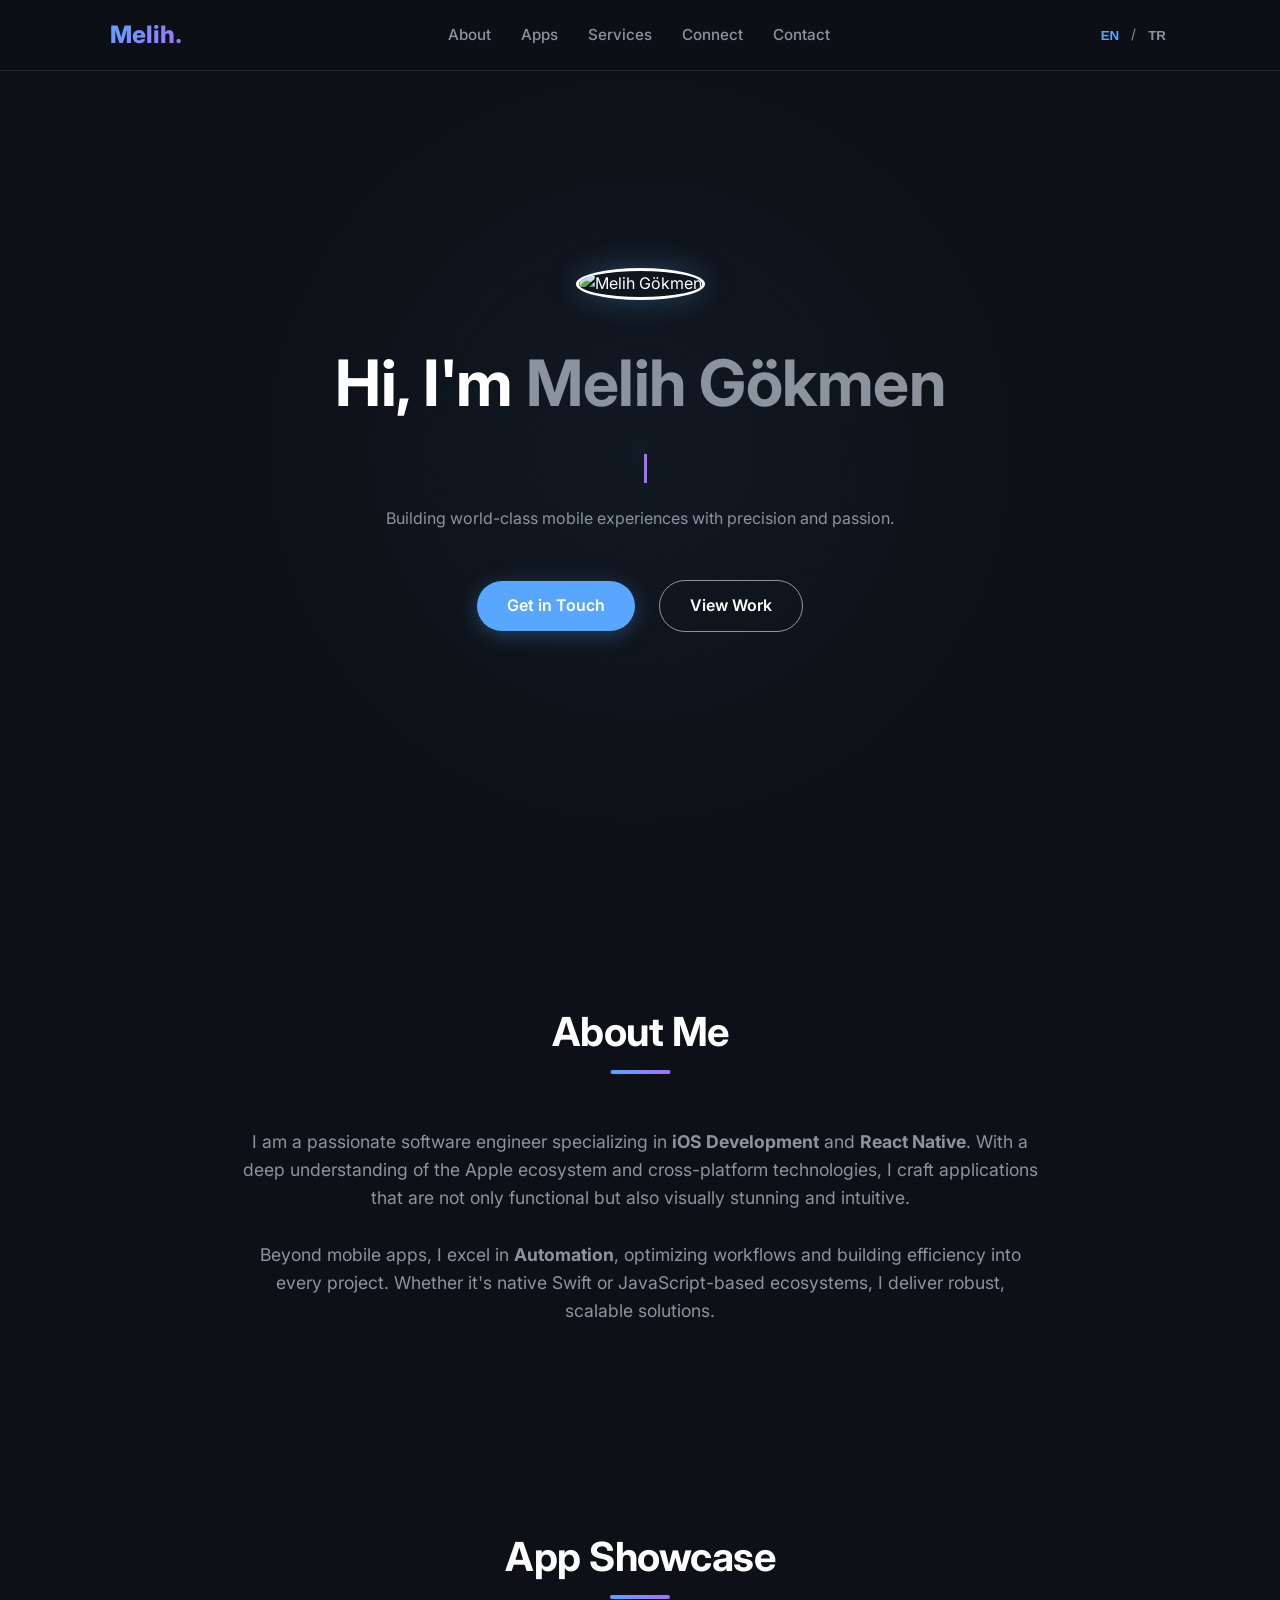
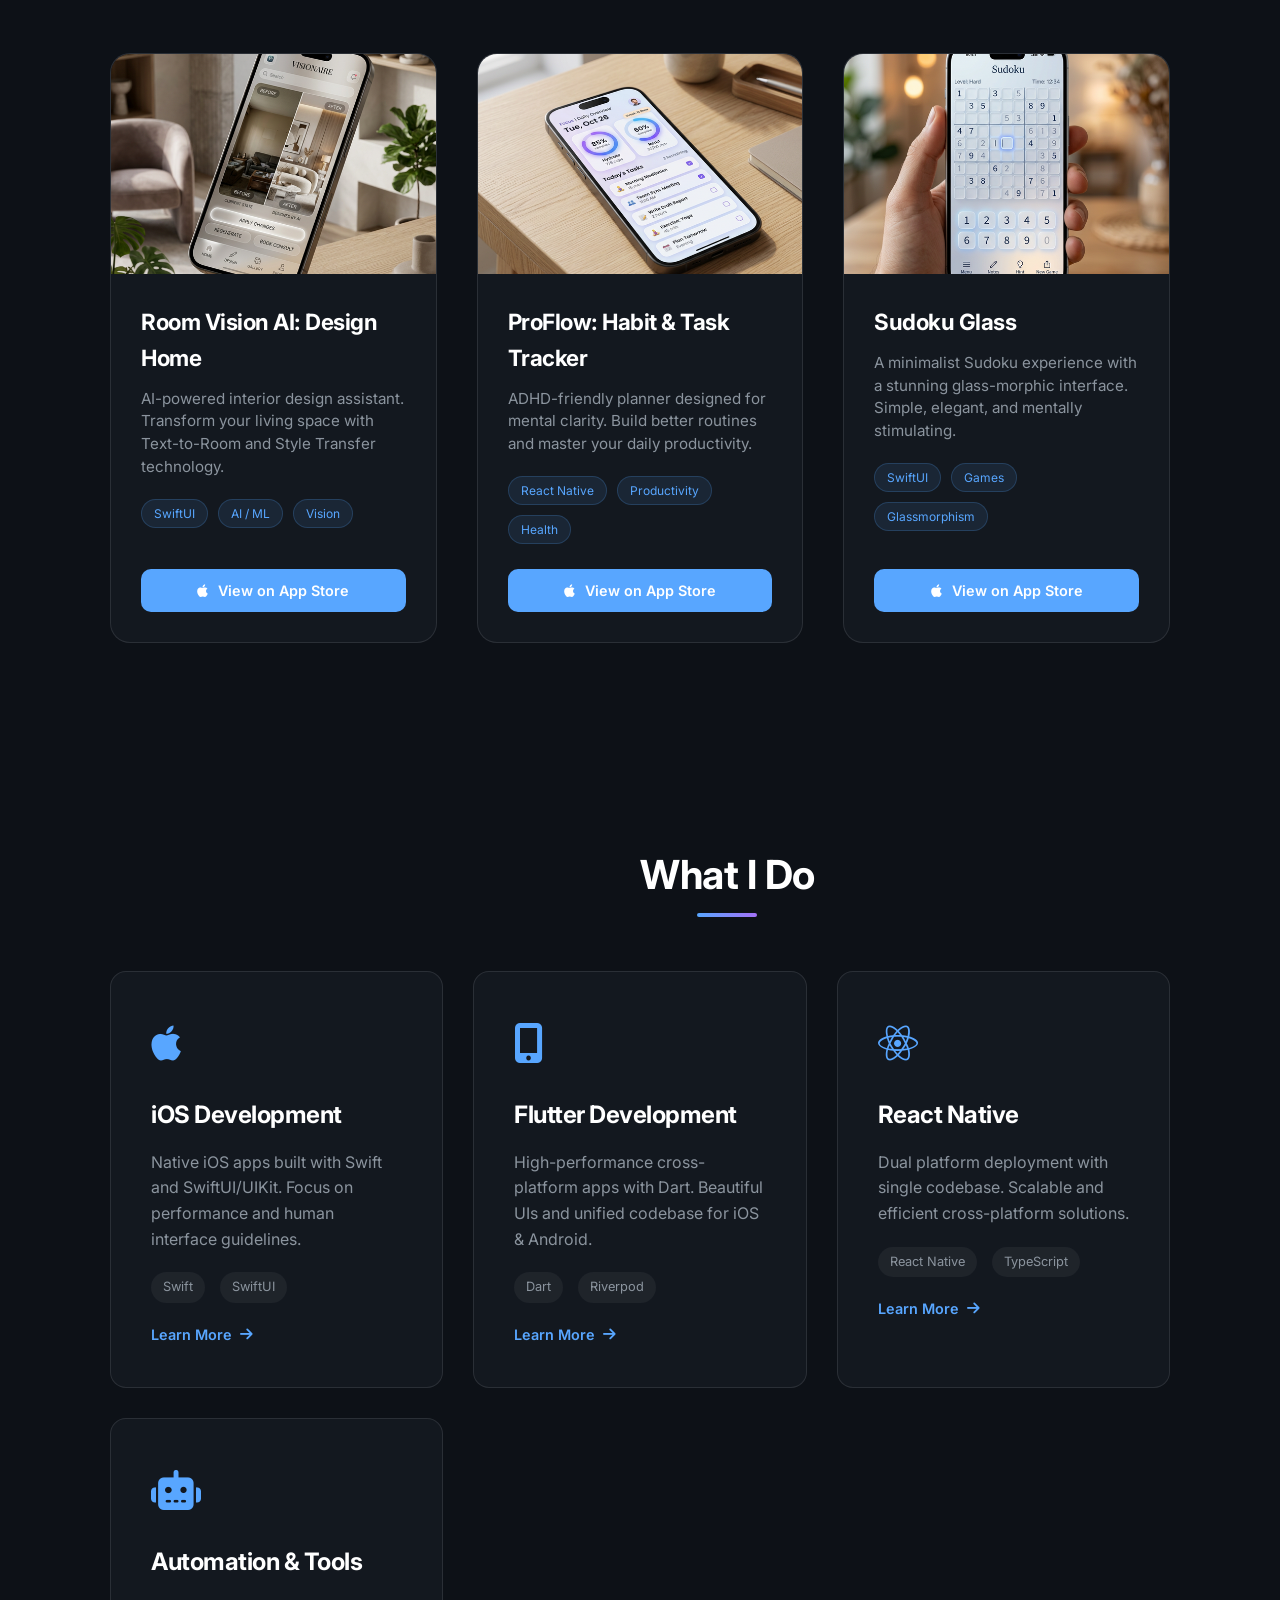
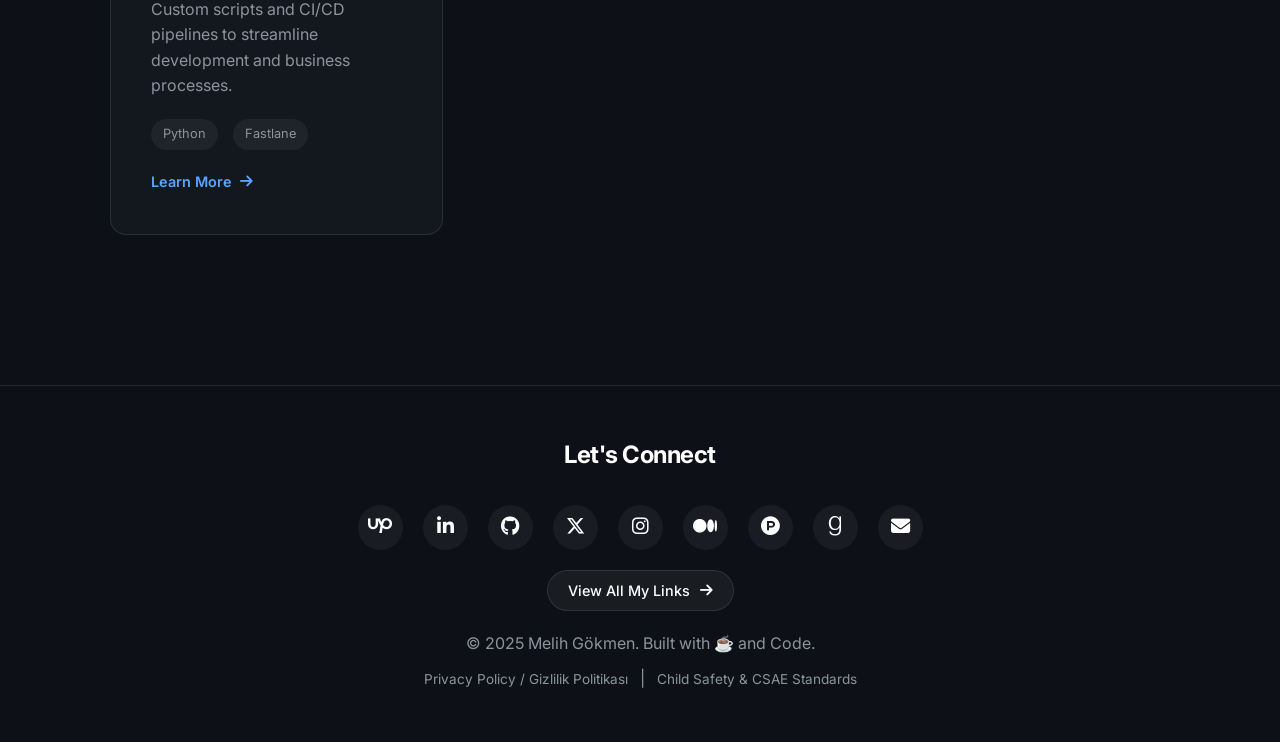
==== commit dcb621b9: "Add Child Safety Standards & CSAE Policy page for Deeper" ====
--- a/index.html
+++ b/index.html
@@ -7,22 +7,34 @@
   <title>Melih Gökmen | iOS & Mobile Architect</title>
   <meta name="description"
     content="Portfolio of Melih Gökmen, an iOS Developer, React Native Expert, and Automation Specialist." />
+  <link rel="icon" type="image/svg+xml" href="favicon.svg">
 
   <!-- Fonts -->
   <link rel="preconnect" href="https://fonts.googleapis.com">
   <link rel="preconnect" href="https://fonts.gstatic.com" crossorigin>
   <link href="https://fonts.googleapis.com/css2?family=Inter:wght@400;500;700;800&display=swap" rel="stylesheet">
-
-  <!-- Icons -->
   <link rel="stylesheet" href="https://cdnjs.cloudflare.com/ajax/libs/font-awesome/6.4.0/css/all.min.css">
 
-  <!-- i18next for translations -->
+  <!-- i18next for translations (Moved for better loading) -->
   <script src="https://unpkg.com/i18next@23.5.1/dist/umd/i18next.min.js"></script>
   <script
     src="https://unpkg.com/i18next-browser-languagedetector@7.1.0/dist/umd/i18nextBrowserLanguageDetector.min.js"></script>
 
   <!-- Custom CSS -->
   <link rel="stylesheet" href="style.css">
+  <noscript>
+    <style>
+      .reveal {
+        opacity: 1 !important;
+        transform: none !important;
+      }
+
+      .hero-content {
+        opacity: 1 !important;
+        transform: none !important;
+      }
+    </style>
+  </noscript>
 </head>
 
 <body>
@@ -68,10 +80,10 @@
   <!-- About Section -->
   <section id="about" class="reveal">
     <div class="container">
-      <h2 class="section-title">About Me</h2>
+      <h2 class="section-title" data-i18n="about.title">About Me</h2>
       <div
         style="text-align: center; max-width: 800px; margin: 0 auto; color: var(--text-secondary); font-size: 1.1rem;">
-        <p>
+        <p data-i18n="about.p1">
           I am a passionate software engineer specializing in <strong>iOS Development</strong> and <strong>React
             Native</strong>.
           With a deep understanding of the Apple ecosystem and cross-platform technologies, I craft applications that
@@ -79,7 +91,7 @@
           only functional but also visually stunning and intuitive.
         </p>
         <br>
-        <p>
+        <p data-i18n="about.p2">
           Beyond mobile apps, I excel in <strong>Automation</strong>, optimizing workflows and building efficiency into
           every project.
           Whether it's native Swift or JavaScript-based ecosystems, I deliver robust, scalable solutions.
@@ -91,7 +103,7 @@
   <!-- Apps Showcase Section -->
   <section id="apps" class="reveal">
     <div class="container">
-      <h2 class="section-title">App Showcase</h2>
+      <h2 class="section-title" data-i18n="apps.title">App Showcase</h2>
       <div class="apps-grid">
         <!-- App 1: Room Vision AI -->
         <div class="app-card reveal">
@@ -99,8 +111,9 @@
             <img src="assets/img/room-vision.png" alt="Room Vision AI">
           </div>
           <div class="app-info">
-            <h3>Room Vision AI: Design Home</h3>
-            <p>AI-powered interior design assistant. Transform your living space with Text-to-Room and Style Transfer
+            <h3 data-i18n="apps.room.title">Room Vision AI: Design Home</h3>
+            <p data-i18n="apps.room.desc">AI-powered interior design assistant. Transform your living space with
+              Text-to-Room and Style Transfer
               technology.</p>
             <div class="app-tags">
               <span>SwiftUI</span>
@@ -109,7 +122,7 @@
             </div>
             <a href="https://apps.apple.com/tr/app/room-vision-ai-design-home/id6757767066" target="_blank"
               class="btn-app">
-              <i class="fa-brands fa-apple"></i> View on App Store
+              <i class="fa-brands fa-apple"></i> <span data-i18n="apps.view_app">View on App Store</span>
             </a>
           </div>
         </div>
@@ -120,8 +133,9 @@
             <img src="assets/img/proflow.png" alt="ProFlow Habit Tracker">
           </div>
           <div class="app-info">
-            <h3>ProFlow: Habit & Task Tracker</h3>
-            <p>ADHD-friendly planner designed for mental clarity. Build better routines and master your daily
+            <h3 data-i18n="apps.proflow.title">ProFlow: Habit & Task Tracker</h3>
+            <p data-i18n="apps.proflow.desc">ADHD-friendly planner designed for mental clarity. Build better routines
+              and master your daily
               productivity.</p>
             <div class="app-tags">
               <span>React Native</span>
@@ -130,7 +144,7 @@
             </div>
             <a href="https://apps.apple.com/tr/app/proflow-habit-task-tracker/id6499059178" target="_blank"
               class="btn-app">
-              <i class="fa-brands fa-apple"></i> View on App Store
+              <i class="fa-brands fa-apple"></i> <span data-i18n="apps.view_app">View on App Store</span>
             </a>
           </div>
         </div>
@@ -141,8 +155,9 @@
             <img src="assets/img/sudoku-glass.png" alt="Sudoku Glass">
           </div>
           <div class="app-info">
-            <h3>Sudoku Glass</h3>
-            <p>A minimalist Sudoku experience with a stunning glass-morphic interface. Simple, elegant, and mentally
+            <h3 data-i18n="apps.sudoku.title">Sudoku Glass</h3>
+            <p data-i18n="apps.sudoku.desc">A minimalist Sudoku experience with a stunning glass-morphic interface.
+              Simple, elegant, and mentally
               stimulating.</p>
             <div class="app-tags">
               <span>SwiftUI</span>
@@ -150,7 +165,7 @@
               <span>Glassmorphism</span>
             </div>
             <a href="https://apps.apple.com/tr/app/sudoku-glass/id6754257127" target="_blank" class="btn-app">
-              <i class="fa-brands fa-apple"></i> View on App Store
+              <i class="fa-brands fa-apple"></i> <span data-i18n="apps.view_app">View on App Store</span>
             </a>
           </div>
         </div>
@@ -161,7 +176,7 @@
   <!-- Services Section -->
   <section id="services">
     <div class="container">
-      <h2 class="section-title reveal">What I Do</h2>
+      <h2 class="section-title reveal" data-i18n="services.header">What I Do</h2>
 
       <div class="services-grid">
         <!-- Service 1: iOS -->
@@ -226,13 +241,15 @@
   <!-- Footer / Contact -->
   <footer id="contact">
     <div class="container reveal">
-      <h2 style="margin-bottom: 30px;">Let's Connect</h2>
+      <h2 style="margin-bottom: 30px;" data-i18n="footer.connect_title">Let's Connect</h2>
       <div class="social-links">
+        <a href="https://www.upwork.com/freelancers/~012bd571a0c1c2fc04" target="_blank" title="Upwork"><i
+            class="fa-brands fa-upwork"></i></a>
         <a href="https://www.linkedin.com/in/melih-gokmen-ios/" target="_blank" title="LinkedIn"><i
             class="fa-brands fa-linkedin-in"></i></a>
         <a href="https://github.com/melihgkmenn" target="_blank" title="GitHub"><i class="fa-brands fa-github"></i></a>
         <a href="https://x.com/mlgkmn" target="_blank" title="Twitter"><i class="fa-brands fa-x-twitter"></i></a>
-        <a href="https://www.instagram.com/mlgkmen" target="_blank" title="Instagram"><i
+        <a href="https://www.instagram.com/mlgkmn" target="_blank" title="Instagram"><i
             class="fa-brands fa-instagram"></i></a>
         <a href="https://medium.com/@melih.xcodeproj" target="_blank" title="Medium"><i
             class="fa-brands fa-medium"></i></a>
@@ -242,11 +259,15 @@
             class="fa-brands fa-goodreads-g"></i></a>
         <a href="mailto:melihgkmen@outlook.com" title="Email"><i class="fa-solid fa-envelope"></i></a>
       </div>
-      <p style="margin-bottom: 20px;"><a href="links/" class="btn-links">View All My Links <i
-            class="fa-solid fa-arrow-right"></i></a></p>
-      <p style="color: var(--text-secondary);">&copy; 2025 Melih Gökmen. Built with ☕ and Code.</p>
-      <p style="margin-top: 10px;"><a href="privacy-policy/"
-          style="font-size: 0.85rem; color: var(--text-secondary);">Privacy Policy / Gizlilik Politikası</a></p>
+      <p style="margin-bottom: 20px;"><a href="links/" class="btn-links" data-i18n="footer.all_links">View All My Links
+          <i class="fa-solid fa-arrow-right"></i></a></p>
+      <p style="color: var(--text-secondary);" data-i18n="footer.copy">&copy; 2025 Melih Gökmen. Built with ☕ and Code.
+      </p>
+      <p style="margin-top: 10px;">
+        <a href="privacy-policy/" style="font-size: 0.85rem; color: var(--text-secondary);" data-i18n="footer.privacy">Privacy Policy / Gizlilik Politikası</a>
+        <span style="color: var(--text-secondary); margin: 0 8px;">|</span>
+        <a href="child-safety/" style="font-size: 0.85rem; color: var(--text-secondary);" data-i18n="footer.child_safety">Child Safety & CSAE Standards</a>
+      </p>
     </div>
   </footer>
 
--- a/style.css
+++ b/style.css
@@ -116,6 +116,8 @@
   gap: 8px;
   font-size: 0.85rem;
   color: var(--text-secondary);
+  position: relative;
+  z-index: 1010;
 }
 
 .lang-btn {
@@ -125,7 +127,8 @@
   cursor: pointer;
   font-weight: 600;
   transition: var(--transition);
-  padding: 4px;
+  padding: 8px 4px;
+  pointer-events: auto;
 }
 
 .lang-btn.active {
@@ -516,16 +519,11 @@
   }
 }
 
-/* Scroll reveal utility class */
+/* Main Sections Visibility */
 .reveal {
-  opacity: 0;
-  transform: translateY(30px);
-  transition: all 0.8s ease-out;
-}
-
-.reveal.active {
-  opacity: 1;
-  transform: translateY(0);
+  opacity: 1 !important;
+  transform: none !important;
+  visibility: visible !important;
 }
 
 /* Responsive */
